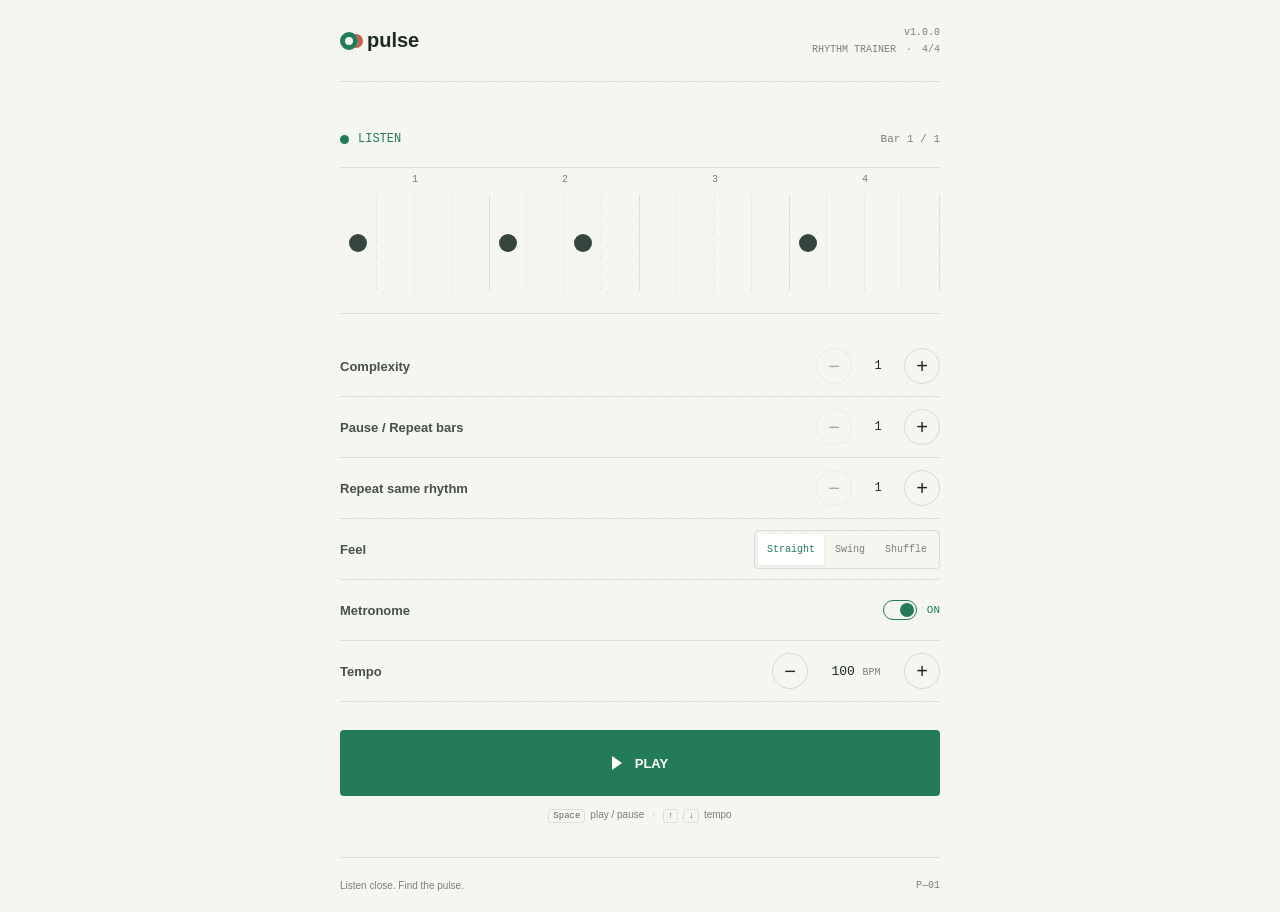
==== index.html @ 0a09c91c "Add files via upload" ====
<!doctype html>
<html lang="en">
<head>
  <meta charset="utf-8">
  <meta name="viewport" content="width=device-width, initial-scale=1">
  <meta name="theme-color" content="#f5f6ef">
  <title>Pulse | Rhythm Trainer</title>
  <link rel="stylesheet" href="style.css">
  <script src="script.js" defer></script>
</head>
<body>
  <main class="app-shell">
    <header class="topline">
      <a class="wordmark" href="#" aria-label="Pulse Rhythm Trainer home"><span class="brand-mark" aria-hidden="true"></span>pulse</a>
      <div class="header-details">
        <span class="app-version" aria-label="Version 1.0.0">v1.0.0</span>
        <span class="meter-label">RHYTHM TRAINER <span>·</span> 4/4</span>
      </div>
    </header>

    <section class="practice" aria-label="Rhythm practice">
      <div class="phase-row">
        <div class="phase-indicator listen-phase" id="phase-indicator" aria-live="polite">
          <span class="phase-dot" aria-hidden="true"></span>
          <span class="phase-name" id="phase-name">LISTEN</span>
        </div>
        <span class="bar-position" id="bar-position">Bar 1 / 1</span>
      </div>

      <div class="timeline-wrap" id="timeline-wrap" aria-label="Rhythm timeline">
        <div class="grid-labels" id="grid-labels" aria-hidden="true"></div>
        <div class="timeline" id="timeline" role="img" aria-label="Generated rhythm"></div>
      </div>

      <div class="settings" aria-label="Practice settings">
        <div class="setting-row">
          <span class="setting-label">Complexity</span>
          <div class="stepper" role="group" aria-label="Complexity">
            <button type="button" data-control="complexity" data-delta="-1" aria-label="Decrease complexity">−</button>
            <output id="complexity-value" for="complexity-minus complexity-plus">1</output>
            <button type="button" data-control="complexity" data-delta="1" aria-label="Increase complexity">+</button>
          </div>
        </div>
        <div class="setting-row">
          <span class="setting-label">Pause / Repeat bars</span>
          <div class="stepper" role="group" aria-label="Pause / Repeat bars">
            <button type="button" data-control="pauseBars" data-delta="-1" aria-label="Decrease repeat bars">−</button>
            <output id="pause-bars-value">1</output>
            <button type="button" data-control="pauseBars" data-delta="1" aria-label="Increase repeat bars">+</button>
          </div>
        </div>
        <div class="setting-row">
          <span class="setting-label">Repeat same rhythm</span>
          <div class="stepper" role="group" aria-label="Repeat same rhythm">
            <button type="button" data-control="repeatCount" data-delta="-1" aria-label="Decrease rhythm repeats">−</button>
            <output id="repeat-count-value">1</output>
            <button type="button" data-control="repeatCount" data-delta="1" aria-label="Increase rhythm repeats">+</button>
          </div>
        </div>
        <div class="setting-row">
          <span class="setting-label">Feel</span>
          <div class="feel-control" role="group" aria-label="Rhythm feel">
            <button type="button" data-feel="straight" aria-pressed="true">Straight</button>
            <button type="button" data-feel="swing" aria-pressed="false">Swing</button>
            <button type="button" data-feel="shuffle" aria-pressed="false">Shuffle</button>
          </div>
        </div>
        <div class="setting-row">
          <span class="setting-label">Metronome</span>
          <button class="toggle" id="metronome-toggle" type="button" aria-pressed="true"><span class="toggle-track" aria-hidden="true"><span></span></span><span id="metronome-value">ON</span></button>
        </div>
        <div class="setting-row tempo-row">
          <span class="setting-label">Tempo</span>
          <div class="stepper tempo-stepper" role="group" aria-label="Tempo">
            <button type="button" data-control="tempo" data-delta="-5" aria-label="Decrease tempo by 5 BPM">−</button>
            <output id="tempo-value">100 <small>BPM</small></output>
            <button type="button" data-control="tempo" data-delta="5" aria-label="Increase tempo by 5 BPM">+</button>
          </div>
        </div>
      </div>

      <button class="play-button" id="play-button" type="button" aria-label="Start rhythm training">
        <span class="play-icon" aria-hidden="true"></span>
        <span id="play-label">PLAY</span>
      </button>
      <p class="keyboard-hint"><kbd>Space</kbd> play / pause <span>·</span> <kbd>↑</kbd><kbd>↓</kbd> tempo</p>
    </section>
    <footer><span>Listen close. Find the pulse.</span><span class="footer-mark">P—01</span></footer>
  </main>
</body>
</html>
---- style.css ----
:root {
  color-scheme: light;
  --paper: #f5f6ef;
  --ink: #1d2925;
  --muted: #78817a;
  --line: #dce1d8;
  --green: #237b57;
  --green-soft: #e2eee5;
  --coral: #c85f48;
  --coral-soft: #f6e5df;
  --mono: 'SFMono-Regular', Consolas, 'Liberation Mono', monospace;
  --sans: 'Avenir Next', Avenir, 'Trebuchet MS', sans-serif;
}

* { box-sizing: border-box; }

html { min-width: 320px; background: var(--paper); }

body {
  min-height: 100vh;
  margin: 0;
  color: var(--ink);
  font-family: var(--sans);
  background-color: var(--paper);
  background-image: radial-gradient(#d7ddd2 0.7px, transparent 0.7px);
  background-size: 15px 15px;
  -webkit-tap-highlight-color: transparent;
  user-select: none;
  -webkit-user-select: none;
}

button { color: inherit; font: inherit; }
button:focus-visible, a:focus-visible { outline: 3px solid #438e6e; outline-offset: 3px; }

.app-shell {
  display: flex;
  flex-direction: column;
  width: min(100% - 48px, 600px);
  min-height: 100vh;
  margin: 0 auto;
}

.topline, footer {
  display: flex;
  align-items: center;
  justify-content: space-between;
}

.topline { height: 82px; border-bottom: 1px solid var(--line); }

.wordmark {
  display: inline-flex;
  gap: 9px;
  align-items: center;
  color: var(--ink);
  font-size: 20px;
  font-weight: 800;
  letter-spacing: 0;
  text-decoration: none;
}

.brand-mark {
  width: 18px;
  height: 18px;
  border: 5px solid var(--green);
  border-radius: 50%;
  box-shadow: 7px 0 0 -2px var(--coral);
}

.header-details { display: grid; gap: 6px; justify-items: end; }
.app-version { color: var(--muted); font: 10px var(--mono); }

.meter-label, .footer-mark {
  color: var(--muted);
  font: 10px var(--mono);
  letter-spacing: 0;
}

.meter-label span { padding: 0 4px; color: var(--coral); }

.practice { flex: 1; padding: 50px 0 34px; }

.phase-row { display: flex; align-items: center; justify-content: space-between; margin-bottom: 21px; }

.phase-indicator { display: inline-flex; gap: 9px; align-items: center; color: var(--green); }
.phase-indicator.your-turn { color: var(--coral); }
.phase-dot { width: 9px; height: 9px; border-radius: 50%; background: currentColor; }
.phase-name { font: 500 12px var(--mono); letter-spacing: 0; }
.bar-position { color: var(--muted); font: 11px var(--mono); }

.timeline-wrap {
  position: relative;
  padding-top: 27px;
  padding-bottom: 22px;
  border-top: 1px solid var(--line);
  border-bottom: 1px solid var(--line);
}

.grid-labels {
  position: absolute;
  inset: 6px 0 auto;
  display: grid;
  height: 13px;
  grid-template-columns: repeat(var(--step-count, 4), minmax(0, 1fr));
  color: #748078;
  font: 10px var(--mono);
  text-align: center;
}

.timeline { position: relative; display: grid; min-height: 96px; grid-template-columns: repeat(4, minmax(0, 1fr)); }
.beat-group { display: grid; grid-template-columns: repeat(4, minmax(0, 1fr)); border-right: 1px solid var(--line); }
.beat-group:last-child { border-right: 0; }
.subdivision {
  position: relative;
  display: grid;
  min-width: 0;
  place-items: center;
  border-right: 1px dotted #e1e4dc;
}
.subdivision:last-child { border-right: 0; }
.note-marker {
  display: none;
  z-index: 1;
  width: 18px;
  height: 18px;
  border-radius: 50%;
  background: #35443c;
}
.subdivision.is-hit .note-marker { display: block; }
.subdivision.is-sounding .note-marker {
  width: 26px;
  height: 26px;
  background: var(--green);
  box-shadow: 0 0 0 5px var(--green-soft), 0 0 15px #237b5740;
}
.playhead {
  position: absolute;
  z-index: 2;
  top: -5px;
  bottom: -7px;
  left: 0;
  width: 2px;
  background: var(--green);
  opacity: 0;
  pointer-events: none;
}
.your-turn-mode .playhead { background: var(--coral); }

.settings { padding-top: 22px; }
.setting-row {
  display: flex;
  min-height: 61px;
  align-items: center;
  justify-content: space-between;
  border-bottom: 1px solid var(--line);
}
.setting-label { color: #45514a; font-size: 13px; font-weight: 600; }

.stepper { display: flex; align-items: center; gap: 13px; }
.stepper button {
  display: grid;
  width: 36px;
  height: 36px;
  padding: 0;
  place-items: center;
  border: 1px solid #d5dbd2;
  border-radius: 50%;
  background: transparent;
  cursor: pointer;
  font-size: 20px;
  line-height: 1;
  transition: background 120ms ease, border-color 120ms ease, transform 120ms ease;
  touch-action: manipulation;
}
.stepper button:hover:not(:disabled) { border-color: var(--green); background: white; }
.stepper button:active:not(:disabled) { transform: scale(.93); }
.stepper button:disabled { opacity: .35; cursor: default; }
.stepper output { min-width: 26px; color: var(--ink); text-align: center; font: 12px var(--mono); }
.tempo-stepper { gap: 11px; }
.tempo-stepper output { min-width: 74px; font-size: 13px; }
.tempo-stepper small { color: var(--muted); font: 10px var(--mono); }

.feel-control {
  display: inline-flex;
  gap: 2px;
  padding: 3px;
  border: 1px solid #d5dbd2;
  border-radius: 4px;
}
.feel-control button {
  min-height: 31px;
  padding: 0 9px;
  border: 0;
  border-radius: 2px;
  background: transparent;
  color: var(--muted);
  cursor: pointer;
  font: 10px var(--mono);
  touch-action: manipulation;
}
.feel-control button[aria-pressed="true"] { background: white; color: var(--green); box-shadow: 0 1px 3px #1d29251a; }

.toggle {
  display: inline-flex;
  gap: 10px;
  min-width: 78px;
  align-items: center;
  justify-content: flex-end;
  padding: 8px 0 8px 8px;
  border: 0;
  background: transparent;
  color: var(--green);
  cursor: pointer;
  font: 11px var(--mono);
  touch-action: manipulation;
}
.toggle[aria-pressed="false"] { color: var(--muted); }
.toggle-track { display: flex; width: 34px; height: 20px; align-items: center; padding: 2px; border: 1px solid currentColor; border-radius: 12px; }
.toggle-track span { width: 14px; height: 14px; border-radius: 50%; background: currentColor; transition: transform 150ms ease; }
.toggle[aria-pressed="true"] .toggle-track span { transform: translateX(14px); }

.play-button {
  display: flex;
  width: 100%;
  min-height: 66px;
  gap: 13px;
  align-items: center;
  justify-content: center;
  margin-top: 28px;
  border: 0;
  border-radius: 4px;
  background: var(--green);
  color: white;
  cursor: pointer;
  font-size: 13px;
  font-weight: 800;
  letter-spacing: 0;
  transition: background 150ms ease, transform 120ms ease;
  touch-action: manipulation;
}
.play-button:hover { background: #1c6849; }
.play-button:active { transform: scale(.99); }
.play-icon { width: 0; height: 0; border-top: 7px solid transparent; border-bottom: 7px solid transparent; border-left: 10px solid white; }
.play-button.is-playing { background: #263b32; }
.play-button.is-playing .play-icon { width: 10px; height: 14px; border: 0; border-right: 3px solid white; border-left: 3px solid white; }

.keyboard-hint { display: flex; justify-content: center; gap: 5px; margin: 13px 0 0; color: var(--muted); font-size: 10px; }
.keyboard-hint > span { padding: 0 3px; color: #b0b6ad; }
kbd { padding: 1px 4px; border: 1px solid var(--line); border-radius: 3px; color: #59645d; font: 9px var(--mono); }

footer { min-height: 55px; border-top: 1px solid var(--line); color: var(--muted); font-size: 10px; }

@media (max-width: 520px) {
  .app-shell { width: min(100% - 36px, 440px); }
  .topline { height: 68px; }
  .practice { padding-top: 35px; }
  .setting-row { min-height: 59px; }
  .stepper { gap: 10px; }
  .stepper button { width: 40px; height: 40px; }
  .setting-label { font-size: 12px; }
  .feel-control button { padding: 0 7px; font-size: 9px; }
  .play-button { min-height: 70px; margin-top: 25px; }
}

@media (prefers-reduced-motion: reduce) {
  *, *::before, *::after { scroll-behavior: auto !important; transition-duration: .01ms !important; }
}
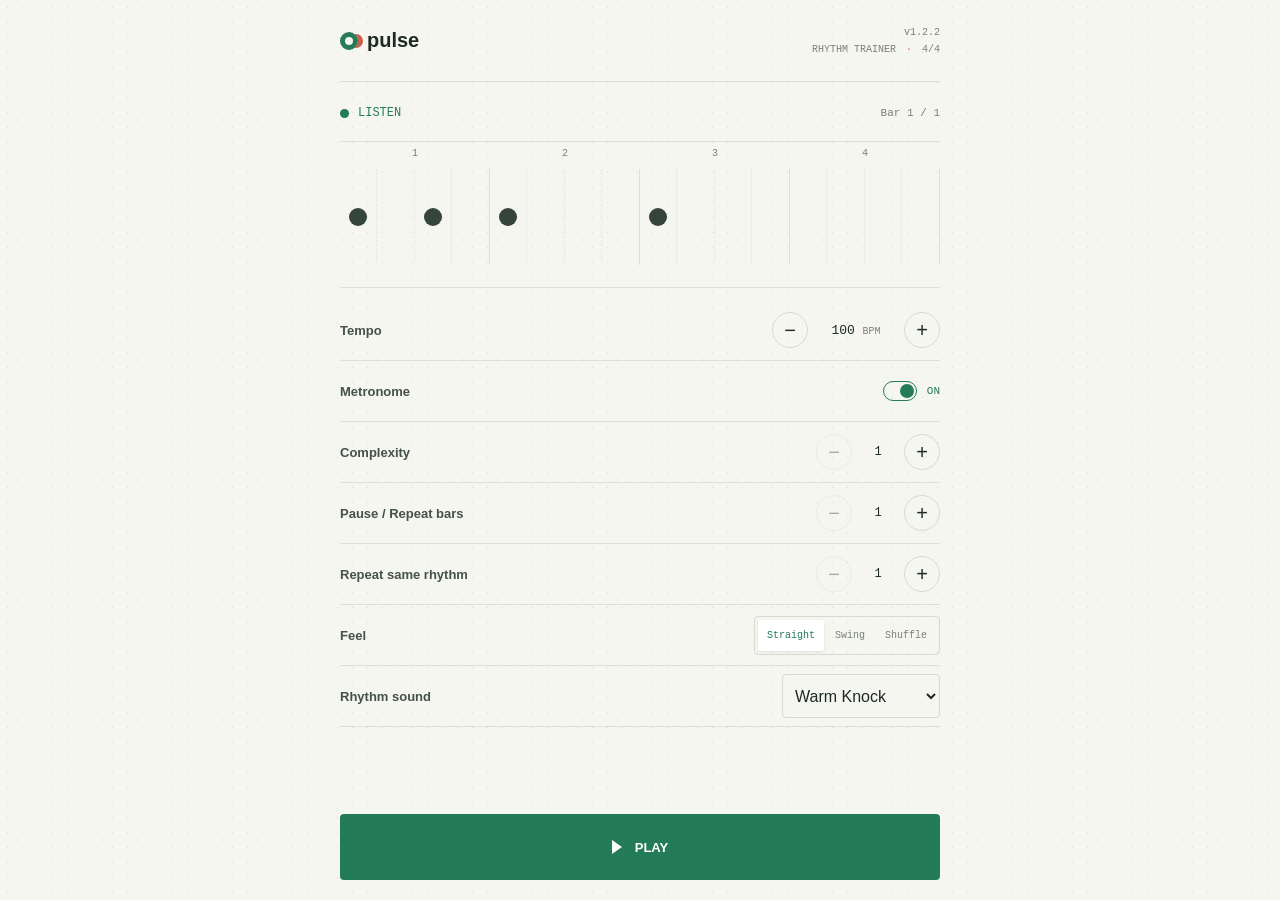
==== commit 93e485e3: "Add files via upload" ====
--- a/index.html
+++ b/index.html
@@ -2,7 +2,7 @@
 <html lang="en">
 <head>
   <meta charset="utf-8">
-  <meta name="viewport" content="width=device-width, initial-scale=1">
+  <meta name="viewport" content="width=device-width, initial-scale=1, viewport-fit=cover">
   <meta name="theme-color" content="#f5f6ef">
   <title>Pulse | Rhythm Trainer</title>
   <link rel="stylesheet" href="style.css">
@@ -13,7 +13,7 @@
     <header class="topline">
       <a class="wordmark" href="#" aria-label="Pulse Rhythm Trainer home"><span class="brand-mark" aria-hidden="true"></span>pulse</a>
       <div class="header-details">
-        <span class="app-version" aria-label="Version 1.0.0">v1.0.0</span>
+        <span class="app-version" aria-label="Version 1.2.2">v1.2.2</span>
         <span class="meter-label">RHYTHM TRAINER <span>·</span> 4/4</span>
       </div>
     </header>
@@ -33,6 +33,18 @@
       </div>
 
       <div class="settings" aria-label="Practice settings">
+        <div class="setting-row tempo-row">
+          <span class="setting-label">Tempo</span>
+          <div class="stepper tempo-stepper" role="group" aria-label="Tempo">
+            <button type="button" data-control="tempo" data-delta="-5" aria-label="Decrease tempo by 5 BPM">−</button>
+            <output id="tempo-value">100 <small>BPM</small></output>
+            <button type="button" data-control="tempo" data-delta="5" aria-label="Increase tempo by 5 BPM">+</button>
+          </div>
+        </div>
+        <div class="setting-row">
+          <span class="setting-label">Metronome</span>
+          <button class="toggle" id="metronome-toggle" type="button" aria-pressed="true"><span class="toggle-track" aria-hidden="true"><span></span></span><span id="metronome-value">ON</span></button>
+        </div>
         <div class="setting-row">
           <span class="setting-label">Complexity</span>
           <div class="stepper" role="group" aria-label="Complexity">
@@ -66,16 +78,13 @@
           </div>
         </div>
         <div class="setting-row">
-          <span class="setting-label">Metronome</span>
-          <button class="toggle" id="metronome-toggle" type="button" aria-pressed="true"><span class="toggle-track" aria-hidden="true"><span></span></span><span id="metronome-value">ON</span></button>
-        </div>
-        <div class="setting-row tempo-row">
-          <span class="setting-label">Tempo</span>
-          <div class="stepper tempo-stepper" role="group" aria-label="Tempo">
-            <button type="button" data-control="tempo" data-delta="-5" aria-label="Decrease tempo by 5 BPM">−</button>
-            <output id="tempo-value">100 <small>BPM</small></output>
-            <button type="button" data-control="tempo" data-delta="5" aria-label="Increase tempo by 5 BPM">+</button>
-          </div>
+          <label class="setting-label" for="rhythm-sound">Rhythm sound</label>
+          <select class="sound-select" id="rhythm-sound">
+            <option value="warm-knock">Warm Knock</option>
+            <option value="low-pulse">Low Pulse</option>
+            <option value="soft-tone">Soft Tone</option>
+            <option value="original-click">Original Click</option>
+          </select>
         </div>
       </div>
 
@@ -83,9 +92,7 @@
         <span class="play-icon" aria-hidden="true"></span>
         <span id="play-label">PLAY</span>
       </button>
-      <p class="keyboard-hint"><kbd>Space</kbd> play / pause <span>·</span> <kbd>↑</kbd><kbd>↓</kbd> tempo</p>
     </section>
-    <footer><span>Listen close. Find the pulse.</span><span class="footer-mark">P—01</span></footer>
   </main>
 </body>
 </html>
--- a/style.css
+++ b/style.css
@@ -17,7 +17,9 @@
 html { min-width: 320px; background: var(--paper); }
 
 body {
-  min-height: 100vh;
+  height: 100vh;
+  height: 100dvh;
+  overflow: hidden;
   margin: 0;
   color: var(--ink);
   font-family: var(--sans);
@@ -36,7 +38,10 @@
   display: flex;
   flex-direction: column;
   width: min(100% - 48px, 600px);
-  min-height: 100vh;
+  height: 100%;
+  min-height: 0;
+  padding-top: env(safe-area-inset-top, 0px);
+  padding-bottom: env(safe-area-inset-bottom, 0px);
   margin: 0 auto;
 }
 
@@ -46,7 +51,7 @@
   justify-content: space-between;
 }
 
-.topline { height: 82px; border-bottom: 1px solid var(--line); }
+.topline { flex-shrink: 0; height: 82px; border-bottom: 1px solid var(--line); }
 
 .wordmark {
   display: inline-flex;
@@ -78,9 +83,9 @@
 
 .meter-label span { padding: 0 4px; color: var(--coral); }
 
-.practice { flex: 1; padding: 50px 0 34px; }
-
-.phase-row { display: flex; align-items: center; justify-content: space-between; margin-bottom: 21px; }
+.practice { display: flex; flex-direction: column; flex: 1; min-height: 0; padding: 24px 0 20px; }
+
+.phase-row { display: flex; flex-shrink: 0; gap: 12px; align-items: center; justify-content: space-between; margin-bottom: 21px; }
 
 .phase-indicator { display: inline-flex; gap: 9px; align-items: center; color: var(--green); }
 .phase-indicator.your-turn { color: var(--coral); }
@@ -90,6 +95,7 @@
 
 .timeline-wrap {
   position: relative;
+  flex-shrink: 0;
   padding-top: 27px;
   padding-bottom: 22px;
   border-top: 1px solid var(--line);
@@ -146,7 +152,7 @@
 }
 .your-turn-mode .playhead { background: var(--coral); }
 
-.settings { padding-top: 22px; }
+.settings { flex: 1; min-height: 0; overflow-y: auto; overscroll-behavior-y: contain; padding: 12px 4px 0; margin: 0 -4px; }
 .setting-row {
   display: flex;
   min-height: 61px;
@@ -155,6 +161,20 @@
   border-bottom: 1px solid var(--line);
 }
 .setting-label { color: #45514a; font-size: 13px; font-weight: 600; }
+
+.sound-select {
+  width: 158px;
+  max-width: 55%;
+  min-height: 44px;
+  padding: 8px;
+  border: 1px solid #d5dbd2;
+  border-radius: 4px;
+  background: var(--paper);
+  color: var(--ink);
+  font: 16px var(--sans);
+  touch-action: manipulation;
+}
+.sound-select:focus-visible { outline: 3px solid #438e6e; outline-offset: 3px; }
 
 .stepper { display: flex; align-items: center; gap: 13px; }
 .stepper button {
@@ -221,6 +241,7 @@
 
 .play-button {
   display: flex;
+  flex-shrink: 0;
   width: 100%;
   min-height: 66px;
   gap: 13px;
@@ -244,16 +265,16 @@
 .play-button.is-playing { background: #263b32; }
 .play-button.is-playing .play-icon { width: 10px; height: 14px; border: 0; border-right: 3px solid white; border-left: 3px solid white; }
 
-.keyboard-hint { display: flex; justify-content: center; gap: 5px; margin: 13px 0 0; color: var(--muted); font-size: 10px; }
+.keyboard-hint { display: flex; flex-shrink: 0; flex-wrap: wrap; justify-content: center; gap: 5px; margin: 13px 0 0; color: var(--muted); font-size: 10px; }
 .keyboard-hint > span { padding: 0 3px; color: #b0b6ad; }
 kbd { padding: 1px 4px; border: 1px solid var(--line); border-radius: 3px; color: #59645d; font: 9px var(--mono); }
 
-footer { min-height: 55px; border-top: 1px solid var(--line); color: var(--muted); font-size: 10px; }
+footer { flex-shrink: 0; min-height: 40px; border-top: 1px solid var(--line); color: var(--muted); font-size: 10px; }
 
 @media (max-width: 520px) {
   .app-shell { width: min(100% - 36px, 440px); }
   .topline { height: 68px; }
-  .practice { padding-top: 35px; }
+  .practice { padding-top: 20px; }
   .setting-row { min-height: 59px; }
   .stepper { gap: 10px; }
   .stepper button { width: 40px; height: 40px; }
@@ -262,6 +283,16 @@
   .play-button { min-height: 70px; margin-top: 25px; }
 }
 
+@media (max-height: 600px) {
+  .topline { height: 48px; }
+  .practice { padding: 8px 0; }
+  .phase-row { margin-bottom: 12px; }
+  .timeline { min-height: 64px; }
+  .timeline-wrap { padding-bottom: 12px; }
+  .play-button { min-height: 52px; margin-top: 12px; }
+  .practice > .keyboard-hint:not(#audio-status), footer { display: none; }
+}
+
 @media (prefers-reduced-motion: reduce) {
   *, *::before, *::after { scroll-behavior: auto !important; transition-duration: .01ms !important; }
 }
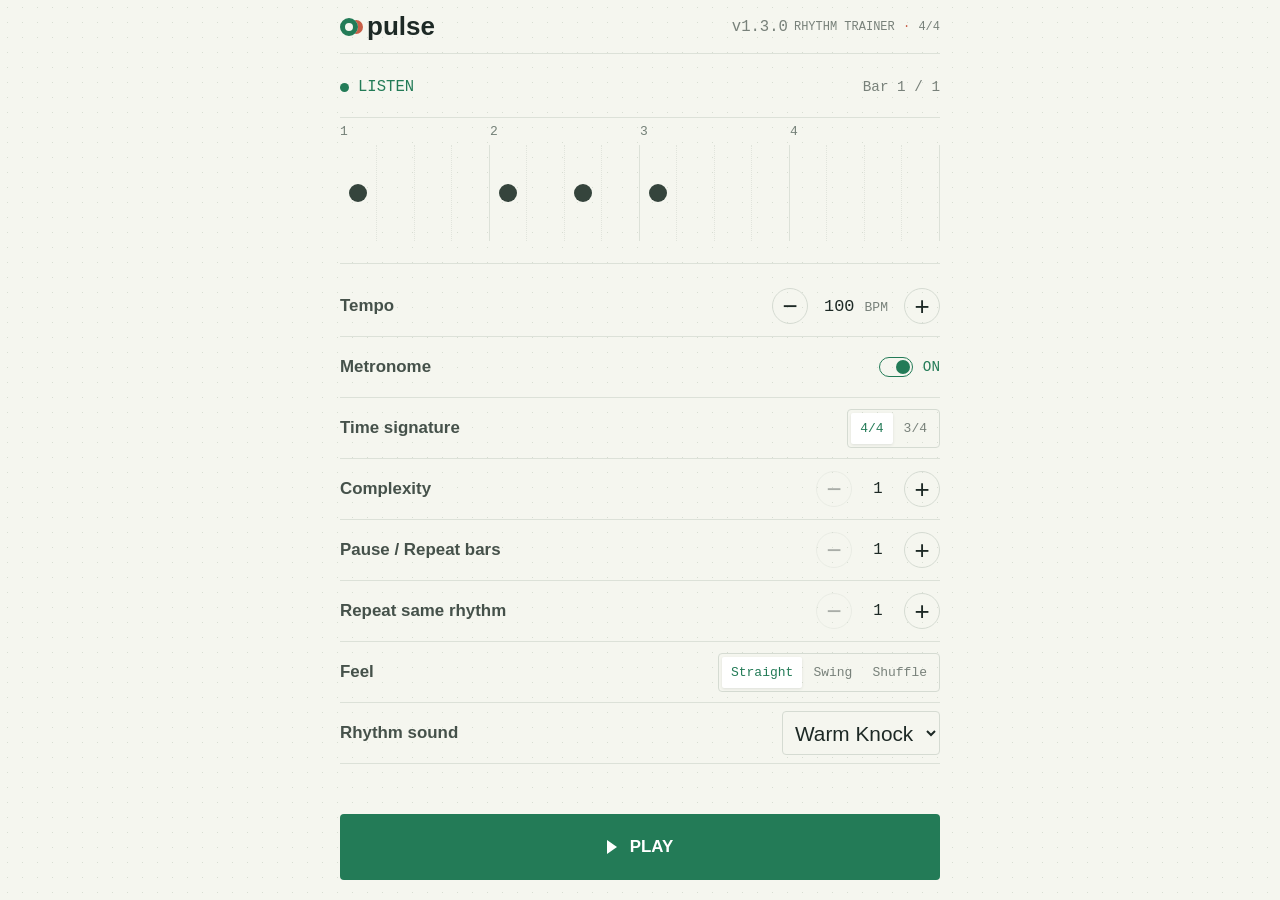
==== commit e07ab4c5: "Add files via upload" ====
--- a/index.html
+++ b/index.html
@@ -13,8 +13,8 @@
     <header class="topline">
       <a class="wordmark" href="#" aria-label="Pulse Rhythm Trainer home"><span class="brand-mark" aria-hidden="true"></span>pulse</a>
       <div class="header-details">
-        <span class="app-version" aria-label="Version 1.2.2">v1.2.2</span>
-        <span class="meter-label">RHYTHM TRAINER <span>·</span> 4/4</span>
+        <span class="app-version" aria-label="Version 1.3.0">v1.3.0</span>
+        <span class="meter-label">RHYTHM TRAINER <span>·</span> <output id="meter-value">4/4</output></span>
       </div>
     </header>
 
@@ -44,6 +44,13 @@
         <div class="setting-row">
           <span class="setting-label">Metronome</span>
           <button class="toggle" id="metronome-toggle" type="button" aria-pressed="true"><span class="toggle-track" aria-hidden="true"><span></span></span><span id="metronome-value">ON</span></button>
+        </div>
+        <div class="setting-row">
+          <span class="setting-label">Time signature</span>
+          <div class="feel-control" role="group" aria-label="Time signature">
+            <button type="button" data-meter="4" aria-pressed="true">4/4</button>
+            <button type="button" data-meter="3" aria-pressed="false">3/4</button>
+          </div>
         </div>
         <div class="setting-row">
           <span class="setting-label">Complexity</span>
--- a/style.css
+++ b/style.css
@@ -23,6 +23,7 @@
   margin: 0;
   color: var(--ink);
   font-family: var(--sans);
+  font-size: 20.8px;
   background-color: var(--paper);
   background-image: radial-gradient(#d7ddd2 0.7px, transparent 0.7px);
   background-size: 15px 15px;
@@ -51,14 +52,14 @@
   justify-content: space-between;
 }
 
-.topline { flex-shrink: 0; height: 82px; border-bottom: 1px solid var(--line); }
+.topline { flex-shrink: 0; gap: 8px; height: 54px; border-bottom: 1px solid var(--line); }
 
 .wordmark {
   display: inline-flex;
   gap: 9px;
   align-items: center;
   color: var(--ink);
-  font-size: 20px;
+  font-size: 26px;
   font-weight: 800;
   letter-spacing: 0;
   text-decoration: none;
@@ -72,26 +73,27 @@
   box-shadow: 7px 0 0 -2px var(--coral);
 }
 
-.header-details { display: grid; gap: 6px; justify-items: end; }
-.app-version { color: var(--muted); font: 10px var(--mono); }
+.header-details { display: flex; flex-wrap: wrap; gap: 0 6px; min-width: 0; align-items: center; justify-content: flex-end; white-space: nowrap; }
+.app-version { color: var(--muted); font: 15.6px var(--mono); }
 
 .meter-label, .footer-mark {
   color: var(--muted);
-  font: 10px var(--mono);
+  font: 15.6px var(--mono);
   letter-spacing: 0;
 }
 
-.meter-label span { padding: 0 4px; color: var(--coral); }
+.meter-label { font-size: 12px; }
+.meter-label span { padding: 0 1px; color: var(--coral); }
 
 .practice { display: flex; flex-direction: column; flex: 1; min-height: 0; padding: 24px 0 20px; }
 
-.phase-row { display: flex; flex-shrink: 0; gap: 12px; align-items: center; justify-content: space-between; margin-bottom: 21px; }
+.phase-row { display: flex; flex-shrink: 0; flex-wrap: wrap; gap: 4px 12px; align-items: center; justify-content: space-between; margin-bottom: 21px; }
 
 .phase-indicator { display: inline-flex; gap: 9px; align-items: center; color: var(--green); }
 .phase-indicator.your-turn { color: var(--coral); }
 .phase-dot { width: 9px; height: 9px; border-radius: 50%; background: currentColor; }
-.phase-name { font: 500 12px var(--mono); letter-spacing: 0; }
-.bar-position { color: var(--muted); font: 11px var(--mono); }
+.phase-name { font: 500 15.6px var(--mono); letter-spacing: 0; }
+.bar-position { color: var(--muted); font: 14.3px var(--mono); }
 
 .timeline-wrap {
   position: relative;
@@ -106,14 +108,14 @@
   position: absolute;
   inset: 6px 0 auto;
   display: grid;
-  height: 13px;
+  height: 17px;
   grid-template-columns: repeat(var(--step-count, 4), minmax(0, 1fr));
   color: #748078;
-  font: 10px var(--mono);
-  text-align: center;
-}
-
-.timeline { position: relative; display: grid; min-height: 96px; grid-template-columns: repeat(4, minmax(0, 1fr)); }
+  font: 13px var(--mono);
+  text-align: left;
+}
+
+.timeline { position: relative; display: grid; min-height: 96px; grid-template-columns: repeat(var(--beats-per-bar, 4), minmax(0, 1fr)); }
 .beat-group { display: grid; grid-template-columns: repeat(4, minmax(0, 1fr)); border-right: 1px solid var(--line); }
 .beat-group:last-child { border-right: 0; }
 .subdivision {
@@ -155,12 +157,14 @@
 .settings { flex: 1; min-height: 0; overflow-y: auto; overscroll-behavior-y: contain; padding: 12px 4px 0; margin: 0 -4px; }
 .setting-row {
   display: flex;
+  gap: 12px;
   min-height: 61px;
+  padding: 8px 0;
   align-items: center;
   justify-content: space-between;
   border-bottom: 1px solid var(--line);
 }
-.setting-label { color: #45514a; font-size: 13px; font-weight: 600; }
+.setting-label { min-width: 0; color: #45514a; font-size: 16.9px; font-weight: 600; }
 
 .sound-select {
   width: 158px;
@@ -171,12 +175,12 @@
   border-radius: 4px;
   background: var(--paper);
   color: var(--ink);
-  font: 16px var(--sans);
+  font: 20.8px var(--sans);
   touch-action: manipulation;
 }
 .sound-select:focus-visible { outline: 3px solid #438e6e; outline-offset: 3px; }
 
-.stepper { display: flex; align-items: center; gap: 13px; }
+.stepper { display: flex; flex-shrink: 0; align-items: center; gap: 13px; }
 .stepper button {
   display: grid;
   width: 36px;
@@ -187,7 +191,7 @@
   border-radius: 50%;
   background: transparent;
   cursor: pointer;
-  font-size: 20px;
+  font-size: 26px;
   line-height: 1;
   transition: background 120ms ease, border-color 120ms ease, transform 120ms ease;
   touch-action: manipulation;
@@ -195,13 +199,14 @@
 .stepper button:hover:not(:disabled) { border-color: var(--green); background: white; }
 .stepper button:active:not(:disabled) { transform: scale(.93); }
 .stepper button:disabled { opacity: .35; cursor: default; }
-.stepper output { min-width: 26px; color: var(--ink); text-align: center; font: 12px var(--mono); }
+.stepper output { min-width: 26px; color: var(--ink); text-align: center; font: 15.6px var(--mono); }
 .tempo-stepper { gap: 11px; }
-.tempo-stepper output { min-width: 74px; font-size: 13px; }
-.tempo-stepper small { color: var(--muted); font: 10px var(--mono); }
+.tempo-stepper output { min-width: 74px; font-size: 16.9px; }
+.tempo-stepper small { color: var(--muted); font: 13px var(--mono); }
 
 .feel-control {
   display: inline-flex;
+  flex-shrink: 0;
   gap: 2px;
   padding: 3px;
   border: 1px solid #d5dbd2;
@@ -215,7 +220,7 @@
   background: transparent;
   color: var(--muted);
   cursor: pointer;
-  font: 10px var(--mono);
+  font: 13px var(--mono);
   touch-action: manipulation;
 }
 .feel-control button[aria-pressed="true"] { background: white; color: var(--green); box-shadow: 0 1px 3px #1d29251a; }
@@ -231,7 +236,7 @@
   background: transparent;
   color: var(--green);
   cursor: pointer;
-  font: 11px var(--mono);
+  font: 14.3px var(--mono);
   touch-action: manipulation;
 }
 .toggle[aria-pressed="false"] { color: var(--muted); }
@@ -253,7 +258,7 @@
   background: var(--green);
   color: white;
   cursor: pointer;
-  font-size: 13px;
+  font-size: 16.9px;
   font-weight: 800;
   letter-spacing: 0;
   transition: background 150ms ease, transform 120ms ease;
@@ -265,26 +270,26 @@
 .play-button.is-playing { background: #263b32; }
 .play-button.is-playing .play-icon { width: 10px; height: 14px; border: 0; border-right: 3px solid white; border-left: 3px solid white; }
 
-.keyboard-hint { display: flex; flex-shrink: 0; flex-wrap: wrap; justify-content: center; gap: 5px; margin: 13px 0 0; color: var(--muted); font-size: 10px; }
+.keyboard-hint { display: flex; flex-shrink: 0; flex-wrap: wrap; justify-content: center; gap: 5px; margin: 13px 0 0; color: var(--muted); font-size: 13px; }
 .keyboard-hint > span { padding: 0 3px; color: #b0b6ad; }
-kbd { padding: 1px 4px; border: 1px solid var(--line); border-radius: 3px; color: #59645d; font: 9px var(--mono); }
-
-footer { flex-shrink: 0; min-height: 40px; border-top: 1px solid var(--line); color: var(--muted); font-size: 10px; }
+kbd { padding: 1px 4px; border: 1px solid var(--line); border-radius: 3px; color: #59645d; font: 11.7px var(--mono); }
+
+footer { flex-shrink: 0; min-height: 40px; border-top: 1px solid var(--line); color: var(--muted); font-size: 13px; }
 
 @media (max-width: 520px) {
-  .app-shell { width: min(100% - 36px, 440px); }
-  .topline { height: 68px; }
+  .app-shell { width: min(100% - 24px, 440px); }
+  .topline { height: 48px; }
   .practice { padding-top: 20px; }
   .setting-row { min-height: 59px; }
   .stepper { gap: 10px; }
   .stepper button { width: 40px; height: 40px; }
-  .setting-label { font-size: 12px; }
-  .feel-control button { padding: 0 7px; font-size: 9px; }
+  .setting-label { font-size: 15.6px; }
+  .feel-control button { padding: 0 7px; font-size: 11.7px; }
   .play-button { min-height: 70px; margin-top: 25px; }
 }
 
 @media (max-height: 600px) {
-  .topline { height: 48px; }
+  .topline { height: 44px; }
   .practice { padding: 8px 0; }
   .phase-row { margin-bottom: 12px; }
   .timeline { min-height: 64px; }
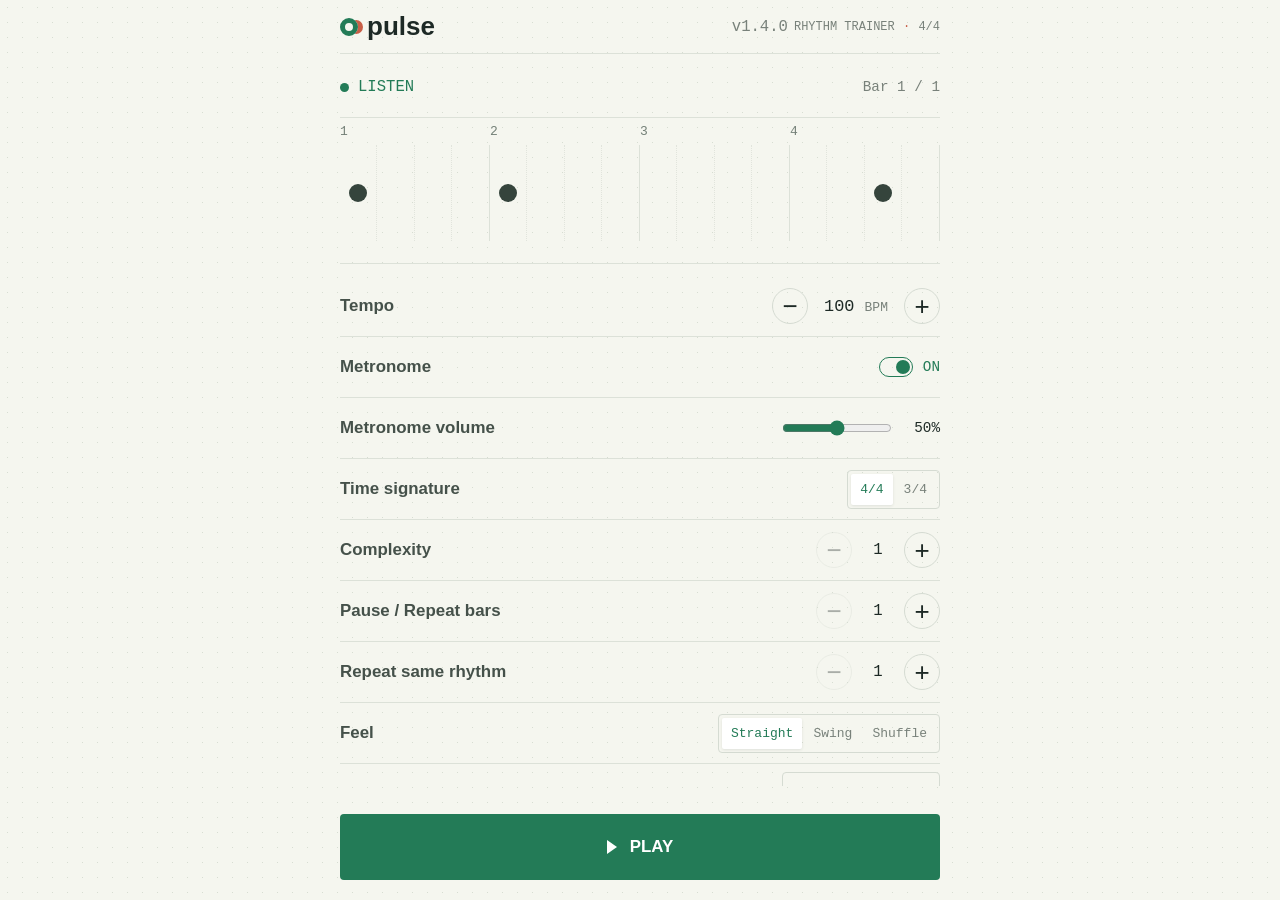
==== commit 25bdde97: "Add files via upload" ====
--- a/index.html
+++ b/index.html
@@ -13,7 +13,7 @@
     <header class="topline">
       <a class="wordmark" href="#" aria-label="Pulse Rhythm Trainer home"><span class="brand-mark" aria-hidden="true"></span>pulse</a>
       <div class="header-details">
-        <span class="app-version" aria-label="Version 1.3.0">v1.3.0</span>
+        <span class="app-version" aria-label="Version 1.4.0">v1.4.0</span>
         <span class="meter-label">RHYTHM TRAINER <span>·</span> <output id="meter-value">4/4</output></span>
       </div>
     </header>
@@ -44,6 +44,13 @@
         <div class="setting-row">
           <span class="setting-label">Metronome</span>
           <button class="toggle" id="metronome-toggle" type="button" aria-pressed="true"><span class="toggle-track" aria-hidden="true"><span></span></span><span id="metronome-value">ON</span></button>
+        </div>
+        <div class="setting-row">
+          <label class="setting-label" for="metronome-volume">Metronome volume</label>
+          <div class="volume-control">
+            <input id="metronome-volume" type="range" min="0" max="100" step="1" value="50" aria-valuetext="50%">
+            <output id="metronome-volume-value" for="metronome-volume">50%</output>
+          </div>
         </div>
         <div class="setting-row">
           <span class="setting-label">Time signature</span>
--- a/style.css
+++ b/style.css
@@ -166,6 +166,11 @@
 }
 .setting-label { min-width: 0; color: #45514a; font-size: 16.9px; font-weight: 600; }
 
+.volume-control { display: flex; flex-shrink: 0; gap: 8px; width: 158px; align-items: center; }
+.volume-control input { width: 100%; min-width: 0; height: 44px; margin: 0; accent-color: var(--green); cursor: pointer; }
+.volume-control input:focus-visible { outline: 3px solid #438e6e; outline-offset: 3px; }
+.volume-control output { flex-shrink: 0; width: 40px; text-align: right; font: 14.3px var(--mono); }
+
 .sound-select {
   width: 158px;
   max-width: 55%;
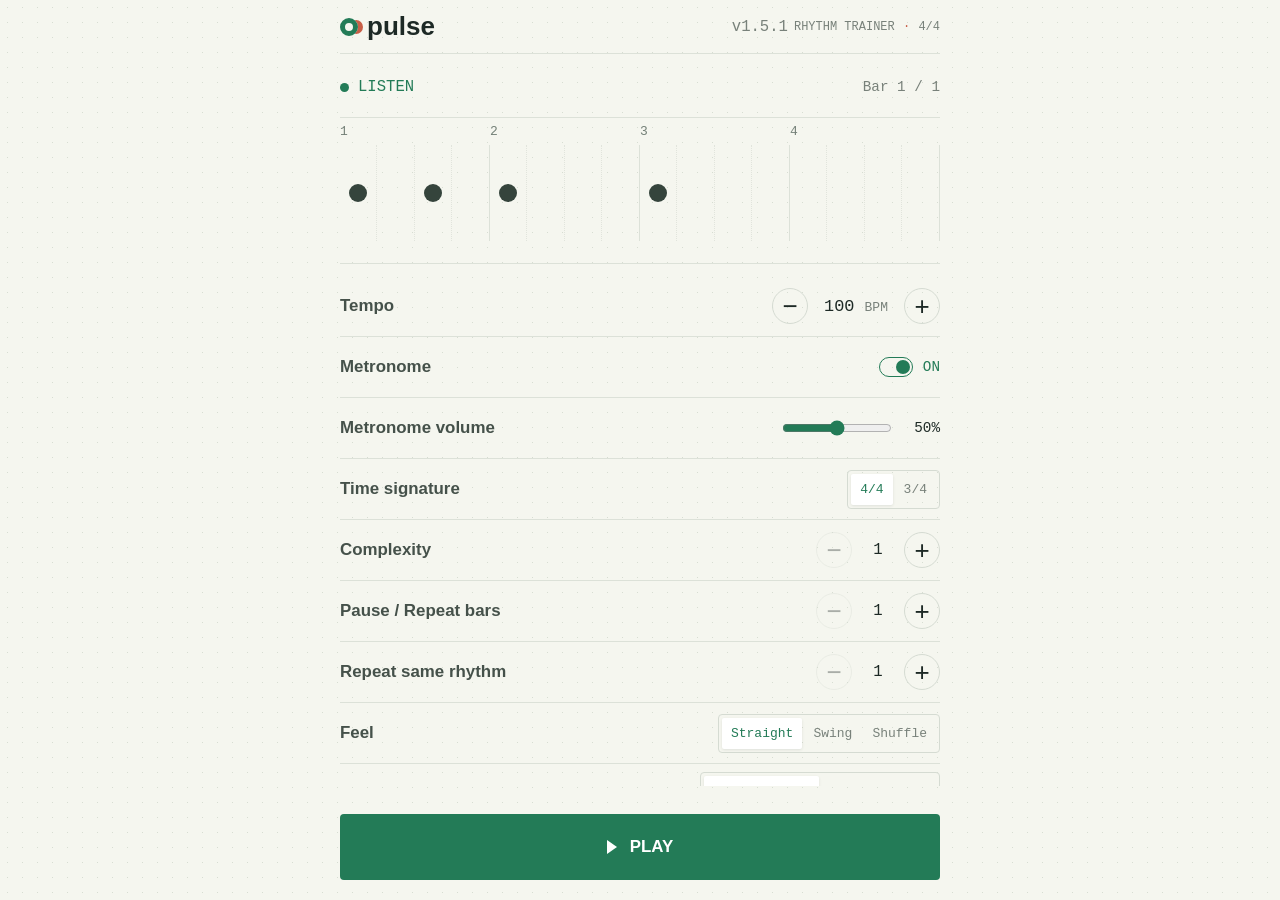
==== commit 837977cf: "Add files via upload" ====
--- a/index.html
+++ b/index.html
@@ -13,7 +13,7 @@
     <header class="topline">
       <a class="wordmark" href="#" aria-label="Pulse Rhythm Trainer home"><span class="brand-mark" aria-hidden="true"></span>pulse</a>
       <div class="header-details">
-        <span class="app-version" aria-label="Version 1.4.0">v1.4.0</span>
+        <span class="app-version" aria-label="Version 1.5.1">v1.5.1</span>
         <span class="meter-label">RHYTHM TRAINER <span>·</span> <output id="meter-value">4/4</output></span>
       </div>
     </header>
@@ -92,13 +92,20 @@
           </div>
         </div>
         <div class="setting-row">
-          <label class="setting-label" for="rhythm-sound">Rhythm sound</label>
-          <select class="sound-select" id="rhythm-sound">
-            <option value="warm-knock">Warm Knock</option>
-            <option value="low-pulse">Low Pulse</option>
-            <option value="soft-tone">Soft Tone</option>
-            <option value="original-click">Original Click</option>
-          </select>
+          <span class="setting-label">Rhythm sound</span>
+          <div class="feel-control sound-control" role="group" aria-label="Rhythm sound">
+            <button type="button" data-sound="warm-knock" aria-pressed="true">Warm Knock</button>
+            <button type="button" data-sound="low-pulse" aria-pressed="false">Low Pulse</button>
+            <button type="button" data-sound="soft-tone" aria-pressed="false">Soft Tone</button>
+            <button type="button" data-sound="original-click" aria-pressed="false">Original Click</button>
+          </div>
+        </div>
+        <div class="setting-row">
+          <span class="setting-label">Note length</span>
+          <div class="feel-control" role="group" aria-label="Note length">
+            <button type="button" data-note-length="short" aria-pressed="true">Short</button>
+            <button type="button" data-note-length="sustained" aria-pressed="false">Sustained</button>
+          </div>
         </div>
       </div>
 
--- a/style.css
+++ b/style.css
@@ -171,20 +171,6 @@
 .volume-control input:focus-visible { outline: 3px solid #438e6e; outline-offset: 3px; }
 .volume-control output { flex-shrink: 0; width: 40px; text-align: right; font: 14.3px var(--mono); }
 
-.sound-select {
-  width: 158px;
-  max-width: 55%;
-  min-height: 44px;
-  padding: 8px;
-  border: 1px solid #d5dbd2;
-  border-radius: 4px;
-  background: var(--paper);
-  color: var(--ink);
-  font: 20.8px var(--sans);
-  touch-action: manipulation;
-}
-.sound-select:focus-visible { outline: 3px solid #438e6e; outline-offset: 3px; }
-
 .stepper { display: flex; flex-shrink: 0; align-items: center; gap: 13px; }
 .stepper button {
   display: grid;
@@ -230,6 +216,9 @@
 }
 .feel-control button[aria-pressed="true"] { background: white; color: var(--green); box-shadow: 0 1px 3px #1d29251a; }
 
+.sound-control { display: grid; width: 240px; max-width: 70%; grid-template-columns: repeat(2, minmax(0, 1fr)); }
+.sound-control button { min-width: 0; min-height: 36px; white-space: normal; }
+
 .toggle {
   display: inline-flex;
   gap: 10px;
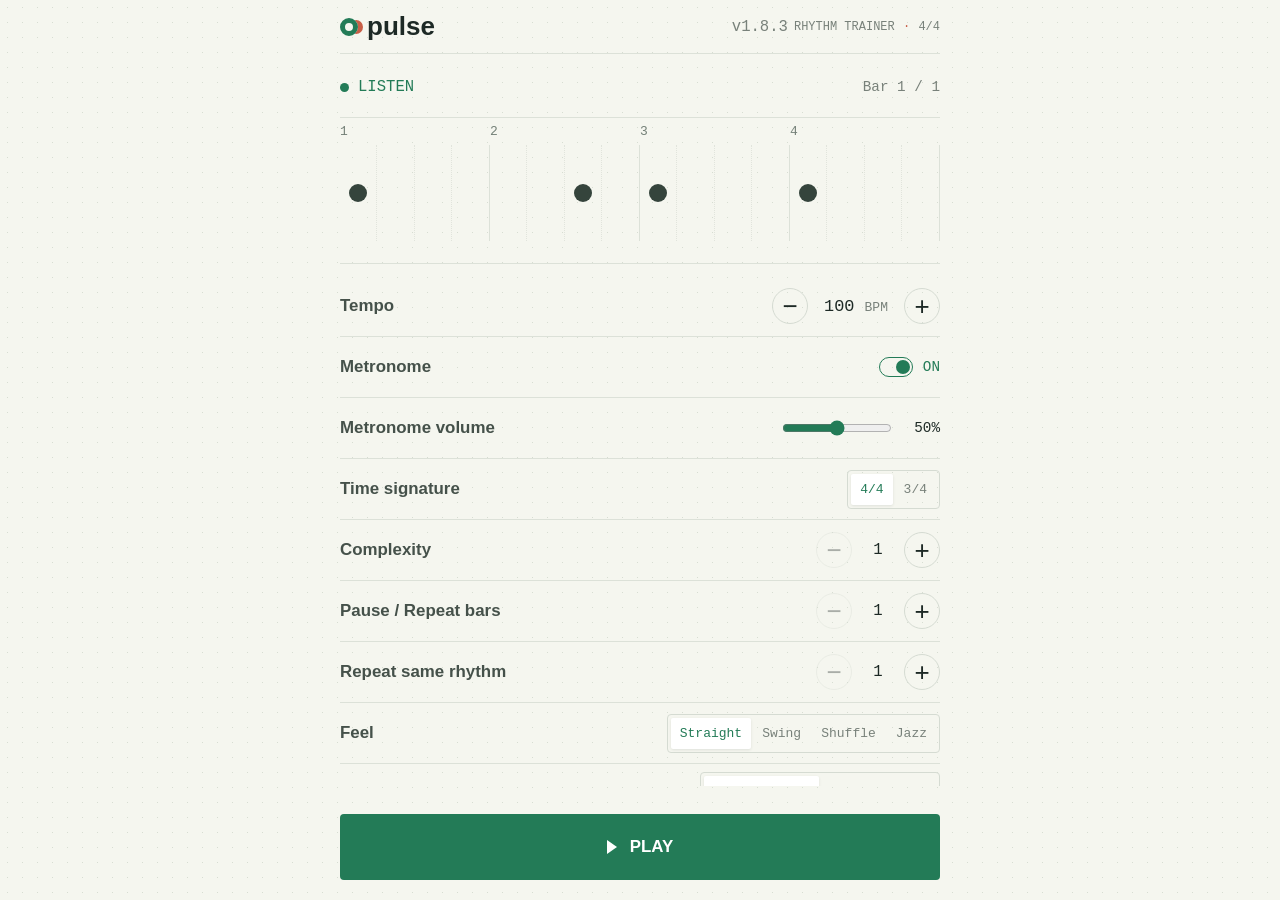
==== commit 2496977c: "Add files via upload" ====
--- a/index.html
+++ b/index.html
@@ -13,7 +13,7 @@
     <header class="topline">
       <a class="wordmark" href="#" aria-label="Pulse Rhythm Trainer home"><span class="brand-mark" aria-hidden="true"></span>pulse</a>
       <div class="header-details">
-        <span class="app-version" aria-label="Version 1.5.1">v1.5.1</span>
+        <span class="app-version" aria-label="Version 1.8.3">v1.8.3</span>
         <span class="meter-label">RHYTHM TRAINER <span>·</span> <output id="meter-value">4/4</output></span>
       </div>
     </header>
@@ -89,6 +89,7 @@
             <button type="button" data-feel="straight" aria-pressed="true">Straight</button>
             <button type="button" data-feel="swing" aria-pressed="false">Swing</button>
             <button type="button" data-feel="shuffle" aria-pressed="false">Shuffle</button>
+            <button type="button" data-feel="jazz" aria-pressed="false">Jazz</button>
           </div>
         </div>
         <div class="setting-row">
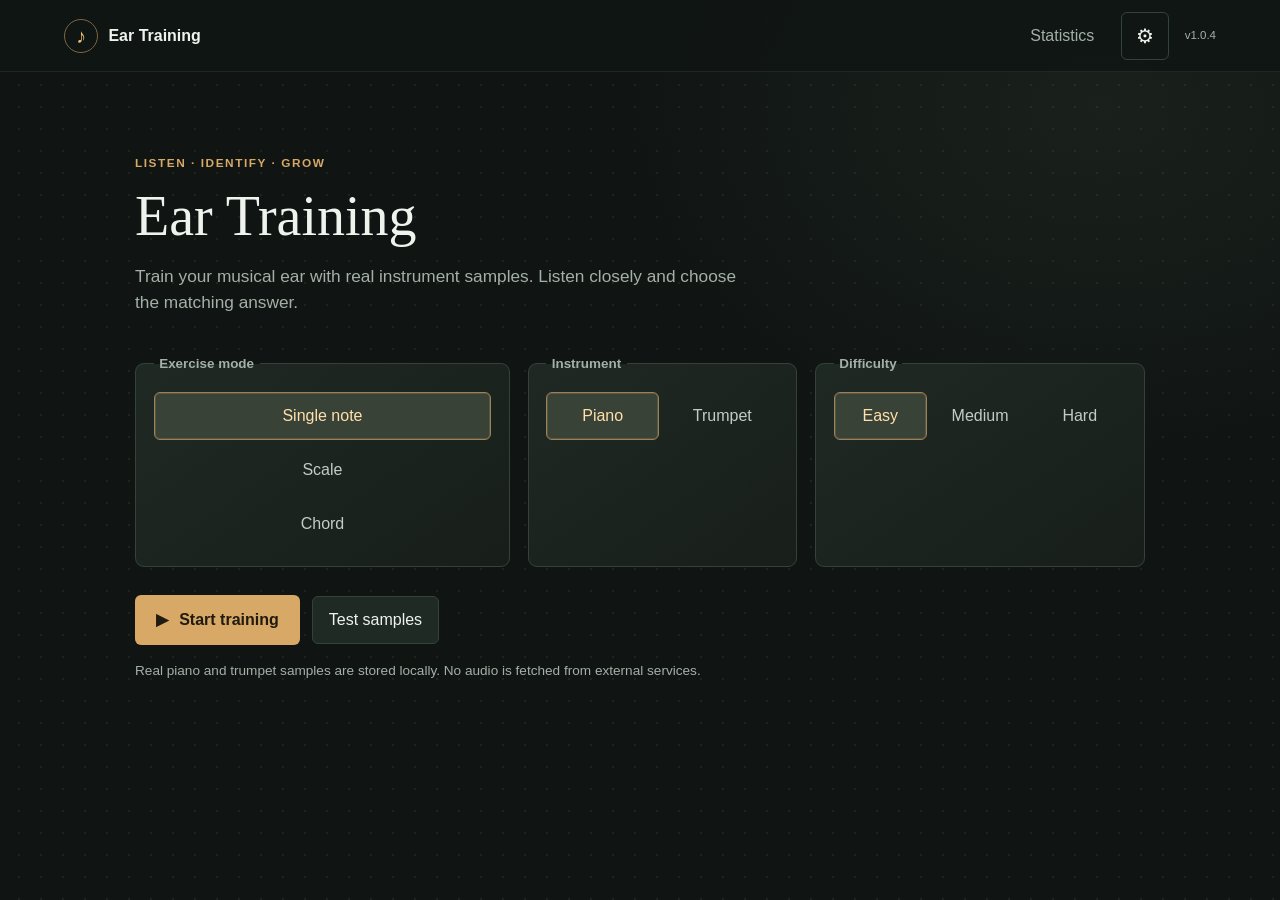
==== commit c7d213f5: "Add files via upload" ====
--- a/index.html
+++ b/index.html
@@ -2,119 +2,147 @@
 <html lang="en">
 <head>
   <meta charset="utf-8">
-  <meta name="viewport" content="width=device-width, initial-scale=1, viewport-fit=cover">
-  <meta name="theme-color" content="#f5f6ef">
-  <title>Pulse | Rhythm Trainer</title>
-  <link rel="stylesheet" href="style.css">
-  <script src="script.js" defer></script>
+  <meta name="viewport" content="width=device-width, initial-scale=1">
+  <meta name="theme-color" content="#101513">
+  <meta name="description" content="Musical ear training with local piano and trumpet samples.">
+  <title>Ear Training</title>
+  <link rel="stylesheet" href="./css/styles.css?v=1.0.4">
+  <script type="module" src="./js/app.js?v=1.0.4"></script>
 </head>
 <body>
-  <main class="app-shell">
-    <header class="topline">
-      <a class="wordmark" href="#" aria-label="Pulse Rhythm Trainer home"><span class="brand-mark" aria-hidden="true"></span>pulse</a>
-      <div class="header-details">
-        <span class="app-version" aria-label="Version 1.8.3">v1.8.3</span>
-        <span class="meter-label">RHYTHM TRAINER <span>·</span> <output id="meter-value">4/4</output></span>
+  <header class="topbar">
+    <a class="brand" href="#home" aria-label="Ear Training home"><span class="brand-mark" aria-hidden="true">♪</span> Ear Training</a>
+    <nav aria-label="Main navigation">
+      <button class="text-button" id="nav-stats" type="button">Statistics</button>
+      <button class="icon-button" id="nav-settings" type="button" aria-label="Open settings" title="Settings">⚙</button>
+      <span class="version-label" id="app-version" aria-label="Version 1.0.4">v1.0.4</span>
+    </nav>
+  </header>
+
+  <main class="shell">
+    <section class="view active" id="home-view" aria-labelledby="home-title">
+      <div class="intro">
+        <p class="eyebrow">LISTEN · IDENTIFY · GROW</p>
+        <h1 id="home-title" tabindex="-1">Ear Training</h1>
+        <p class="lede">Train your musical ear with real instrument samples. Listen closely and choose the matching answer.</p>
       </div>
-    </header>
+      <div class="setup-grid">
+        <fieldset class="choice-group">
+          <legend>Exercise mode</legend>
+          <div class="segmented" id="home-mode">
+            <label><input type="radio" name="home-mode" value="note" checked><span>Single note</span></label>
+            <label><input type="radio" name="home-mode" value="scale"><span>Scale</span></label>
+            <label><input type="radio" name="home-mode" value="chord"><span>Chord</span></label>
+          </div>
+        </fieldset>
+        <fieldset class="choice-group">
+          <legend>Instrument</legend>
+          <div class="segmented two" id="home-instrument">
+            <label><input type="radio" name="home-instrument" value="piano" checked><span>Piano</span></label>
+            <label><input type="radio" name="home-instrument" value="trumpet"><span>Trumpet</span></label>
+          </div>
+        </fieldset>
+        <fieldset class="choice-group">
+          <legend>Difficulty</legend>
+          <div class="segmented three" id="home-difficulty">
+            <label><input type="radio" name="home-difficulty" value="easy" checked><span>Easy</span></label>
+            <label><input type="radio" name="home-difficulty" value="medium"><span>Medium</span></label>
+            <label><input type="radio" name="home-difficulty" value="hard"><span>Hard</span></label>
+          </div>
+        </fieldset>
+      </div>
+      <div class="home-actions">
+        <button class="primary-button" id="start-training" type="button"><span aria-hidden="true">▶</span> Start training</button>
+        <button class="secondary-button" id="open-samples" type="button">Test samples</button>
+      </div>
+      <p class="note-line">Real piano and trumpet samples are stored locally. No audio is fetched from external services.</p>
+    </section>
 
-    <section class="practice" aria-label="Rhythm practice">
-      <div class="phase-row">
-        <div class="phase-indicator listen-phase" id="phase-indicator" aria-live="polite">
-          <span class="phase-dot" aria-hidden="true"></span>
-          <span class="phase-name" id="phase-name">LISTEN</span>
+    <section class="view" id="game-view" aria-labelledby="game-title" hidden>
+      <div class="game-heading">
+        <div><p class="eyebrow" id="game-context">SINGLE NOTE · PIANO · EASY</p><h1 id="game-title" tabindex="-1">What did you hear?</h1></div>
+        <button class="secondary-button compact" id="exit-game" type="button">End training</button>
+      </div>
+      <div class="progress-row"><span id="question-progress">Question 1</span><div class="progress-track" role="progressbar" aria-label="Training progress"><span id="progress-fill"></span></div><span id="round-score">0 correct</span></div>
+      <div class="exercise-panel">
+        <div class="play-area">
+          <div class="play-actions">
+            <button class="play-button" id="play-question" type="button" aria-label="Play question"><span aria-hidden="true">▶</span></button>
+            <button class="primary-button compact next-button" id="next-question" type="button" aria-label="Next question" disabled>Next <span aria-hidden="true">→</span></button>
+          </div>
+          <p class="load-status" id="audio-status" role="status" aria-live="polite"></p>
         </div>
-        <span class="bar-position" id="bar-position">Bar 1 / 1</span>
+        <fieldset class="answer-group" id="answer-group">
+          <legend>Choose the matching answer</legend>
+          <div class="answer-grid" id="answer-options"></div>
+        </fieldset>
+        <div class="feedback-slot"><div class="feedback" id="feedback" role="status" aria-live="assertive" tabindex="-1" hidden></div></div>
+        <div class="audio-alert" id="audio-alert" role="status" aria-live="assertive" hidden><p id="audio-alert-message"></p><button class="secondary-button compact" id="retry-audio" type="button">Retry</button><button class="text-button" id="go-samples-from-error" type="button">Test samples</button></div>
       </div>
+      <div class="stat-strip" aria-label="Current statistics">
+        <div><span class="stat-value" id="score-value">0</span><span class="stat-label">Score</span></div>
+        <div><span class="stat-value" id="rate-value">0%</span><span class="stat-label">Accuracy</span></div>
+        <div><span class="stat-value" id="streak-value">0</span><span class="stat-label">Streak</span></div>
+        <div><span class="stat-value" id="best-streak-value">0</span><span class="stat-label">Best streak</span></div>
+      </div>
+    </section>
 
-      <div class="timeline-wrap" id="timeline-wrap" aria-label="Rhythm timeline">
-        <div class="grid-labels" id="grid-labels" aria-hidden="true"></div>
-        <div class="timeline" id="timeline" role="img" aria-label="Generated rhythm"></div>
-      </div>
+    <section class="view" id="samples-view" aria-labelledby="samples-title" hidden>
+      <div class="game-heading"><div><p class="eyebrow">LOCAL AUDIO FILES</p><h1 id="samples-title" tabindex="-1">Test samples</h1></div><button class="secondary-button compact" id="samples-back" type="button">Back</button></div>
+      <p class="lede small">Check which pitches are available for the selected instrument. No files are downloaded automatically.</p>
+      <div class="sample-toolbar"><label>Instrument<select id="sample-instrument"><option value="piano">Piano</option><option value="trumpet">Trumpet</option></select></label><label>Difficulty<select id="sample-difficulty"><option value="easy">Easy</option><option value="medium">Medium</option><option value="hard">Hard</option></select></label><button class="primary-button compact" id="check-all-samples" type="button">Check all</button></div>
+      <div class="sample-summary" id="sample-summary" role="status" aria-live="polite">Not checked yet</div>
+      <div class="audio-test-controls"><button class="secondary-button compact" id="test-audio-system" type="button">Test audio system</button><p id="audio-system-status" role="status" aria-live="polite"></p></div>
+      <label class="filter-label">Filter by status<select id="sample-filter"><option value="all">All pitches</option><option value="unchecked">Not checked</option><option value="available">Available</option><option value="missing">Missing</option></select></label>
+      <div class="sample-list" id="sample-list"></div>
+    </section>
 
-      <div class="settings" aria-label="Practice settings">
-        <div class="setting-row tempo-row">
-          <span class="setting-label">Tempo</span>
-          <div class="stepper tempo-stepper" role="group" aria-label="Tempo">
-            <button type="button" data-control="tempo" data-delta="-5" aria-label="Decrease tempo by 5 BPM">−</button>
-            <output id="tempo-value">100 <small>BPM</small></output>
-            <button type="button" data-control="tempo" data-delta="5" aria-label="Increase tempo by 5 BPM">+</button>
-          </div>
-        </div>
-        <div class="setting-row">
-          <span class="setting-label">Metronome</span>
-          <button class="toggle" id="metronome-toggle" type="button" aria-pressed="true"><span class="toggle-track" aria-hidden="true"><span></span></span><span id="metronome-value">ON</span></button>
-        </div>
-        <div class="setting-row">
-          <label class="setting-label" for="metronome-volume">Metronome volume</label>
-          <div class="volume-control">
-            <input id="metronome-volume" type="range" min="0" max="100" step="1" value="50" aria-valuetext="50%">
-            <output id="metronome-volume-value" for="metronome-volume">50%</output>
-          </div>
-        </div>
-        <div class="setting-row">
-          <span class="setting-label">Time signature</span>
-          <div class="feel-control" role="group" aria-label="Time signature">
-            <button type="button" data-meter="4" aria-pressed="true">4/4</button>
-            <button type="button" data-meter="3" aria-pressed="false">3/4</button>
-          </div>
-        </div>
-        <div class="setting-row">
-          <span class="setting-label">Complexity</span>
-          <div class="stepper" role="group" aria-label="Complexity">
-            <button type="button" data-control="complexity" data-delta="-1" aria-label="Decrease complexity">−</button>
-            <output id="complexity-value" for="complexity-minus complexity-plus">1</output>
-            <button type="button" data-control="complexity" data-delta="1" aria-label="Increase complexity">+</button>
-          </div>
-        </div>
-        <div class="setting-row">
-          <span class="setting-label">Pause / Repeat bars</span>
-          <div class="stepper" role="group" aria-label="Pause / Repeat bars">
-            <button type="button" data-control="pauseBars" data-delta="-1" aria-label="Decrease repeat bars">−</button>
-            <output id="pause-bars-value">1</output>
-            <button type="button" data-control="pauseBars" data-delta="1" aria-label="Increase repeat bars">+</button>
-          </div>
-        </div>
-        <div class="setting-row">
-          <span class="setting-label">Repeat same rhythm</span>
-          <div class="stepper" role="group" aria-label="Repeat same rhythm">
-            <button type="button" data-control="repeatCount" data-delta="-1" aria-label="Decrease rhythm repeats">−</button>
-            <output id="repeat-count-value">1</output>
-            <button type="button" data-control="repeatCount" data-delta="1" aria-label="Increase rhythm repeats">+</button>
-          </div>
-        </div>
-        <div class="setting-row">
-          <span class="setting-label">Feel</span>
-          <div class="feel-control" role="group" aria-label="Rhythm feel">
-            <button type="button" data-feel="straight" aria-pressed="true">Straight</button>
-            <button type="button" data-feel="swing" aria-pressed="false">Swing</button>
-            <button type="button" data-feel="shuffle" aria-pressed="false">Shuffle</button>
-            <button type="button" data-feel="jazz" aria-pressed="false">Jazz</button>
-          </div>
-        </div>
-        <div class="setting-row">
-          <span class="setting-label">Rhythm sound</span>
-          <div class="feel-control sound-control" role="group" aria-label="Rhythm sound">
-            <button type="button" data-sound="warm-knock" aria-pressed="true">Warm Knock</button>
-            <button type="button" data-sound="low-pulse" aria-pressed="false">Low Pulse</button>
-            <button type="button" data-sound="soft-tone" aria-pressed="false">Soft Tone</button>
-            <button type="button" data-sound="original-click" aria-pressed="false">Original Click</button>
-          </div>
-        </div>
-        <div class="setting-row">
-          <span class="setting-label">Note length</span>
-          <div class="feel-control" role="group" aria-label="Note length">
-            <button type="button" data-note-length="short" aria-pressed="true">Short</button>
-            <button type="button" data-note-length="sustained" aria-pressed="false">Sustained</button>
-          </div>
-        </div>
-      </div>
+    <section class="view" id="stats-view" aria-labelledby="stats-title" hidden>
+      <div class="game-heading"><div><p class="eyebrow">YOUR PROGRESS</p><h1 id="stats-title" tabindex="-1">Statistics</h1></div><button class="secondary-button compact" id="stats-back" type="button">Back</button></div>
+      <div class="stats-overview" id="stats-overview"></div>
+      <div class="stats-actions"><button class="secondary-button" id="export-stats" type="button">Export JSON</button><button class="secondary-button" id="import-stats" type="button">Import JSON</button><input id="import-file" type="file" accept="application/json,.json" hidden><button class="danger-button" id="reset-stats" type="button">Reset statistics</button></div>
+      <p class="note-line" id="stats-message" role="status" aria-live="polite"></p>
+    </section>
 
-      <button class="play-button" id="play-button" type="button" aria-label="Start rhythm training">
-        <span class="play-icon" aria-hidden="true"></span>
-        <span id="play-label">PLAY</span>
-      </button>
+    <section class="view" id="error-view" aria-labelledby="error-title" hidden>
+      <div class="error-panel"><p class="eyebrow">QUESTION UNAVAILABLE</p><h1 id="error-title">Training cannot start right now.</h1><p id="error-message"></p><div class="home-actions"><button class="primary-button" id="error-settings" type="button">Open settings</button><button class="secondary-button" id="error-home" type="button">Home</button></div></div>
     </section>
   </main>
+
+  <dialog id="settings-dialog" aria-labelledby="settings-title">
+    <form method="dialog" class="dialog-shell" id="settings-form">
+      <div class="dialog-heading"><div><p class="eyebrow">YOUR PRACTICE</p><h2 id="settings-title">Settings</h2></div><button class="icon-button" value="close" aria-label="Close settings">×</button></div>
+      <div class="settings-grid">
+        <label>Exercise mode<select name="mode"><option value="note">Single note</option><option value="scale">Scale</option><option value="chord">Chord</option></select></label>
+        <label>Instrument<select name="instrument"><option value="piano">Piano</option><option value="trumpet">Trumpet</option></select></label>
+        <label>Difficulty<select name="difficulty"><option value="easy">Easy</option><option value="medium">Medium</option><option value="hard">Hard</option></select></label>
+        <label class="range-label">Master volume <output id="volume-output">75%</output><input name="volume" type="range" min="0" max="1" step="0.01"></label>
+        <label class="wide">Scale direction<select name="scaleDirection"><option value="up">Ascending only</option><option value="up-down">Ascending and descending</option><option value="random">Random (hard)</option></select></label>
+        <label class="wide">Chord playback<select name="chordPlayback"><option value="simultaneous">Simultaneous</option><option value="arpeggio">Arpeggio</option></select></label>
+        <label class="toggle"><input name="humanize" type="checkbox"><span>Subtle timing variation</span></label>
+        <label class="toggle"><input name="volumeVariation" type="checkbox"><span>Subtle volume variation</span></label>
+        <label class="toggle wide"><input name="autoPlay" type="checkbox"><span>Play each new question automatically</span></label>
+      </div>
+      <div class="settings-footer"><button class="secondary-button" id="settings-samples" type="button">Test samples</button><button class="secondary-button" id="settings-statistics" type="button">Statistics</button><button class="secondary-button" id="open-sample-credits" type="button" aria-controls="sample-credits" aria-expanded="false">ⓘ Sample credits</button><button class="primary-button" value="close">Done</button></div>
+    </form>
+    <aside class="credits-popover" id="sample-credits" role="dialog" aria-modal="false" aria-labelledby="credits-title" hidden>
+      <div class="dialog-heading"><h2 id="credits-title">Sample credits</h2><button class="icon-button" id="close-sample-credits" type="button" aria-label="Close sample credits">×</button></div>
+      <section class="credit-entry">
+        <h3>Salamander Grand Piano V3</h3>
+        <p>Original piano recordings by Alexander Holm; SFZ mapping by kinwie. Selected note samples are converted from FLAC to MP3 for this app.</p>
+        <p>License: <a href="https://creativecommons.org/licenses/by/3.0/" target="_blank" rel="noopener noreferrer">Creative Commons Attribution 3.0 Unported (CC BY 3.0)</a>.</p>
+        <a href="https://github.com/sfzinstruments/SalamanderGrandPiano" target="_blank" rel="noopener noreferrer">Source repository</a>
+      </section>
+      <section class="credit-entry">
+        <h3>VSCO 2 Community Edition · Trumpet</h3>
+        <p>Selected sustained trumpet samples from Versilian Studios. WAV files are converted to MP3 for this app.</p>
+        <p>License: <a href="https://github.com/sgossner/VSCO-2-CE/blob/master/LICENSE" target="_blank" rel="noopener noreferrer">Creative Commons CC0 1.0 Universal</a>.</p>
+        <a href="https://github.com/sgossner/VSCO-2-CE/tree/master/Brass/Trumpet" target="_blank" rel="noopener noreferrer">Trumpet source folder</a>
+      </section>
+    </aside>
+  </dialog>
+
+  <aside class="debug-panel" id="debug-panel" hidden aria-label="Debug information"><div class="debug-heading"><strong>Debug</strong><button class="secondary-button compact" id="debug-test-audio" type="button">Test tone</button><button class="secondary-button compact" id="copy-debug" type="button">Copy debug information</button><button class="icon-button" id="hide-debug" type="button" aria-label="Hide debug panel" title="Hide debug panel">×</button></div><p id="debug-test-status" role="status" aria-live="polite"></p><pre id="debug-output"></pre></aside>
+  <div class="toast" id="toast" role="alert" aria-live="assertive" hidden></div>
 </body>
 </html>
--- a/css/styles.css
+++ b/css/styles.css
@@ -0,0 +1,212 @@
+:root {
+  color-scheme: dark;
+  --bg: #101513;
+  --surface: #19211d;
+  --surface-raised: #202a25;
+  --surface-soft: #171d19;
+  --text: #f0f3ed;
+  --muted: #a4b0a7;
+  --accent: #d7a866;
+  --accent-strong: #edbd78;
+  --success: #8bc7a2;
+  --success-bg: #1d382b;
+  --error: #f09a91;
+  --error-bg: #402824;
+  --border: #35423a;
+  --focus: #f3cb8b;
+  --space-1: 0.5rem;
+  --space-2: 0.75rem;
+  --space-3: 1rem;
+  --space-4: 1.5rem;
+  --space-5: 2rem;
+  --space-6: 3rem;
+  --radius: 9px;
+  --shadow: 0 18px 48px rgb(0 0 0 / 22%);
+  font-family: "Avenir Next", Avenir, "Segoe UI", sans-serif;
+  font-size: 16px;
+  line-height: 1.5;
+  background: var(--bg);
+  color: var(--text);
+}
+* { box-sizing: border-box; }
+body { min-width: 320px; min-height: 100vh; margin: 0; background-color: var(--bg); background-image: radial-gradient(ellipse at 86% 12%, rgb(91 113 88 / 13%), transparent 31%), radial-gradient(circle, rgb(234 205 155 / 8%) 1px, transparent 1px); background-size: auto, 22px 22px; background-position: center, 8px 8px; }
+button, select, input { font: inherit; }
+button { color: inherit; }
+button:focus-visible, a:focus-visible, input:focus-visible, select:focus-visible { outline: 3px solid var(--focus); outline-offset: 3px; }
+[hidden] { display: none !important; }
+.topbar { height: 72px; padding: 0 clamp(1rem, 5vw, 4.5rem); display: flex; align-items: center; justify-content: space-between; border-bottom: 1px solid rgb(255 255 255 / 7%); background: rgb(16 21 19 / 86%); }
+.topbar nav { display: flex; align-items: center; gap: 1rem; }
+.version-label { color: var(--muted); font-size: 0.72rem; white-space: nowrap; }
+.brand { display: inline-flex; gap: 0.65rem; align-items: center; color: var(--text); text-decoration: none; font-weight: 650; }
+.brand-mark { display: grid; place-items: center; width: 34px; height: 34px; border: 1px solid #816441; color: var(--accent-strong); border-radius: 50%; font-size: 1.25rem; }
+.shell { width: min(100% - 2rem, 1010px); margin: 0 auto; padding: clamp(2.5rem, 7vw, 5.2rem) 0 5rem; }
+.view { display: none; animation: enter 240ms ease-out both; }
+.view.active { display: block; }
+.intro { max-width: 700px; margin-bottom: 2.4rem; }
+.eyebrow { margin: 0 0 0.75rem; color: var(--accent); font-size: 0.74rem; font-weight: 750; letter-spacing: 0.13em; }
+h1, h2 { margin: 0; font-family: Georgia, "Times New Roman", serif; font-weight: 500; line-height: 1.12; }
+h1 { font-size: 3.5rem; }
+h2 { font-size: 1.8rem; }
+.lede { max-width: 620px; margin: 1rem 0 0; color: var(--muted); font-size: 1.08rem; }
+.lede.small { font-size: 0.98rem; }
+.setup-grid { display: grid; grid-template-columns: 1.25fr 0.9fr 1.1fr; gap: 1.1rem; }
+.choice-group { min-width: 0; margin: 0; padding: 1.1rem; border: 1px solid var(--border); border-radius: var(--radius); background: linear-gradient(145deg, rgb(32 42 37 / 94%), rgb(24 31 27 / 96%)); }
+.choice-group legend { padding: 0 0.35rem; color: var(--muted); font-size: 0.84rem; font-weight: 600; }
+.segmented { display: grid; grid-template-columns: 1fr; gap: 0.4rem; }
+.segmented.two { grid-template-columns: repeat(2, 1fr); }
+.segmented.three { grid-template-columns: repeat(3, 1fr); }
+.segmented label { position: relative; min-width: 0; }
+.segmented input { position: absolute; opacity: 0; pointer-events: none; }
+.segmented span { min-height: 48px; display: grid; place-items: center; padding: 0.5rem; border: 1px solid transparent; border-radius: 6px; color: #c3ccc4; text-align: center; cursor: pointer; }
+.segmented input:checked + span { border-color: #9c8057; background: #394236; color: #ffe0ad; box-shadow: inset 0 0 0 1px rgb(215 168 102 / 20%); }
+.segmented input:focus-visible + span { outline: 3px solid var(--focus); outline-offset: 2px; }
+.home-actions, .stats-actions { display: flex; flex-wrap: wrap; align-items: center; gap: 0.75rem; margin-top: 1.75rem; }
+.primary-button, .secondary-button, .danger-button, .icon-button, .text-button { min-height: 48px; border: 1px solid transparent; border-radius: 6px; cursor: pointer; transition: background-color 140ms ease, border-color 140ms ease, transform 140ms ease; }
+.primary-button { display: inline-flex; align-items: center; justify-content: center; gap: 0.7rem; padding: 0.75rem 1.25rem; background: var(--accent); color: #211a10; font-weight: 750; }
+.primary-button:hover:not(:disabled) { background: var(--accent-strong); transform: translateY(-1px); }
+.secondary-button { padding: 0.7rem 1rem; border-color: var(--border); background: var(--surface-raised); color: var(--text); }
+.secondary-button:hover:not(:disabled) { border-color: #758477; background: #2a362f; }
+.danger-button { padding: 0.7rem 1rem; border-color: #784b43; background: transparent; color: #f0aaa0; }
+.danger-button:hover { background: var(--error-bg); }
+.text-button { padding: 0.5rem 0.65rem; border: 0; background: transparent; color: var(--muted); }
+.text-button:hover { color: var(--text); }
+.icon-button { width: 48px; padding: 0; border-color: var(--border); background: transparent; font-size: 1.25rem; }
+.icon-button:hover { background: var(--surface-raised); }
+button:disabled { opacity: 0.52; cursor: not-allowed; transform: none; }
+.note-line { margin: 1rem 0 0; color: var(--muted); font-size: 0.85rem; }
+.game-heading { display: flex; align-items: center; justify-content: space-between; gap: 1rem; margin-bottom: 1.5rem; }
+.compact { min-height: 42px; padding: 0.5rem 0.8rem; font-size: 0.9rem; }
+.progress-row { display: grid; grid-template-columns: auto minmax(100px, 1fr) auto; align-items: center; gap: 1rem; margin-bottom: 1.25rem; color: var(--muted); font-size: 0.85rem; }
+.progress-track { height: 5px; overflow: hidden; border-radius: 10px; background: #303a33; }
+.progress-track span { display: block; height: 100%; background: var(--accent); transition: width 180ms ease; }
+.exercise-panel { padding: clamp(1.25rem, 4vw, 2.5rem); border: 1px solid var(--border); border-radius: 10px; background: linear-gradient(145deg, rgb(28 37 32 / 96%), rgb(23 29 26 / 97%)); box-shadow: var(--shadow); }
+.play-area { min-height: 168px; display: flex; flex-direction: column; align-items: center; justify-content: center; border-bottom: 1px solid var(--border); }
+.play-actions { min-height: 80px; display: flex; align-items: center; justify-content: center; gap: 1.15rem; }
+.play-button { display: grid; place-items: center; width: 72px; height: 72px; padding: 0; border: 1px solid #b78e58; border-radius: 50%; background: var(--accent); color: #211a10; font-size: 1.45rem; line-height: 1; cursor: pointer; box-shadow: 0 0 0 8px rgb(215 168 102 / 9%); }
+.play-button > span { transform: translateX(1px); }
+.play-button:hover:not(:disabled) { background: var(--accent-strong); transform: scale(1.035); }
+.next-button { min-width: 104px; min-height: 48px; margin: 0; }
+.play-area p { margin: 0.8rem 0 0; color: var(--muted); }
+.play-area .load-status { min-height: 1.2em; margin: 0.2rem 0 0; font-size: 0.84rem; }
+.answer-group { margin: 1.7rem 0 0; padding: 0; border: 0; }
+.answer-group legend { margin-bottom: 0.9rem; color: var(--muted); }
+.answer-grid { display: grid; grid-template-columns: repeat(3, minmax(0, 1fr)); gap: 0.8rem; }
+.answer-button { position: relative; height: 76px; min-height: 76px; display: flex; align-items: center; justify-content: center; gap: 0.65rem; padding: 1.35rem 0.9rem 0.6rem; border: 1px solid #48564b; border-radius: 7px; background: #222b25; font-size: 1.1rem; font-weight: 650; cursor: pointer; }
+.answer-button:hover:not(:disabled) { border-color: var(--accent); background: #303a31; }
+.answer-button.correct { border-color: var(--success); background: var(--success-bg); color: #b6e2c5; }
+.answer-button.incorrect { border-color: var(--error); background: var(--error-bg); color: #ffc0b8; }
+.answer-number { width: 26px; height: 26px; display: grid; place-items: center; border: 1px solid currentColor; border-radius: 50%; color: var(--muted); font-size: 0.78rem; }
+.answer-result { position: absolute; top: 5px; right: 8px; min-height: 1em; color: inherit; font-size: 0.68rem; font-weight: 700; line-height: 1; }
+.feedback-slot { min-height: 76px; margin-top: 1rem; }
+.feedback { min-height: 76px; display: flex; align-items: center; padding: 0.85rem 1rem; border-left: 3px solid var(--success); background: var(--success-bg); font-weight: 650; }
+.feedback[hidden] { display: flex !important; visibility: hidden; }
+.feedback.is-wrong { border-color: var(--error); background: var(--error-bg); }
+.audio-alert { margin-top: 1rem; padding: 1rem; border: 1px solid #784b43; border-radius: 6px; background: var(--error-bg); }
+.audio-alert p { margin: 0 0 0.75rem; color: #ffd1ca; }
+.audio-alert .text-button { margin-left: 0.5rem; }
+.stat-strip { display: grid; grid-template-columns: repeat(4, 1fr); margin-top: 1.3rem; padding: 1rem 0; border-top: 1px solid var(--border); }
+.stat-strip > div { display: grid; justify-items: center; gap: 0.1rem; border-right: 1px solid var(--border); }
+.stat-strip > div:last-child { border: 0; }
+.stat-value { font-family: Georgia, serif; font-size: 1.5rem; }
+.stat-label { color: var(--muted); font-size: 0.78rem; }
+.sample-toolbar { display: flex; flex-wrap: wrap; align-items: end; gap: 0.75rem; margin: 1.5rem 0 1rem; }
+.sample-toolbar label, .filter-label, .settings-grid > label:not(.toggle) { display: grid; gap: 0.35rem; color: var(--muted); font-size: 0.86rem; }
+select { min-height: 46px; min-width: 150px; padding: 0.55rem 2rem 0.55rem 0.7rem; border: 1px solid var(--border); border-radius: 5px; background: var(--surface-raised); color: var(--text); }
+.sample-summary { margin: 1rem 0; color: var(--accent-strong); }
+.audio-test-controls { display: flex; flex-wrap: wrap; align-items: center; gap: 0.75rem; margin: 0.8rem 0 1rem; }
+.audio-test-controls p { min-height: 1.5em; margin: 0; color: var(--muted); font-size: 0.84rem; }
+.filter-label { width: min(100%, 260px); margin-bottom: 1rem; }
+.sample-list { border-top: 1px solid var(--border); }
+.sample-row { display: grid; grid-template-columns: minmax(0, 1fr) 190px auto; align-items: center; gap: 1rem; padding: 0.85rem 0.2rem; border-bottom: 1px solid var(--border); }
+.sample-row > div { min-width: 0; display: grid; }
+.sample-row strong { font-weight: 600; }
+.sample-path { overflow-wrap: anywhere; color: var(--muted); font-size: 0.77rem; }
+.sample-status { font-size: 0.84rem; }
+.sample-status.exact, .sample-status.transposed { color: var(--success); }
+.sample-status.missing { color: var(--error); }
+.sample-status.unchecked { color: var(--muted); }
+.stats-overview { display: grid; grid-template-columns: repeat(3, minmax(0, 1fr)); gap: 0.8rem; margin-top: 2rem; }
+.stat-card { min-height: 112px; display: flex; flex-direction: column; justify-content: center; gap: 0.2rem; padding: 1rem; border: 1px solid var(--border); border-radius: 7px; background: var(--surface); }
+.stat-card strong { font-family: Georgia, serif; font-size: 1.7rem; font-weight: 500; }
+.stat-card span { color: var(--muted); font-size: 0.88rem; }
+.error-panel { max-width: 680px; padding: 2rem; border: 1px solid #784b43; border-radius: 8px; background: var(--error-bg); }
+.error-panel > p:not(.eyebrow) { color: #ffd1ca; }
+dialog { width: min(100% - 1.5rem, 680px); max-height: min(90vh, 850px); padding: 0; overflow: auto; border: 1px solid #526158; border-radius: 9px; background: var(--surface); color: var(--text); box-shadow: var(--shadow); }
+dialog::backdrop { background: rgb(4 8 6 / 75%); backdrop-filter: blur(3px); }
+.dialog-shell { padding: clamp(1rem, 4vw, 2rem); }
+.dialog-heading { display: flex; align-items: center; justify-content: space-between; gap: 1rem; margin-bottom: 1.5rem; }
+.settings-grid { display: grid; grid-template-columns: 1fr 1fr; gap: 1rem; }
+.settings-grid .wide { grid-column: 1 / -1; }
+.range-label output { justify-self: end; color: var(--accent-strong); }
+.range-label input { width: 100%; accent-color: var(--accent); }
+.toggle { min-height: 48px; display: flex; align-items: center; gap: 0.65rem; color: var(--text); }
+.toggle input { width: 20px; height: 20px; accent-color: var(--accent); }
+.settings-footer { display: flex; justify-content: flex-end; flex-wrap: wrap; gap: 0.6rem; margin-top: 1.6rem; padding-top: 1.2rem; border-top: 1px solid var(--border); }
+.credits-popover { position: absolute; z-index: 2; top: 50%; left: 50%; width: min(460px, calc(100% - 2rem)); max-height: 85%; margin: 0; padding: 1.4rem; overflow: auto; transform: translate(-50%, -50%); border: 1px solid #637067; border-radius: 8px; background: var(--surface); color: var(--text); box-shadow: var(--shadow); }
+.credits-popover .dialog-heading { margin-bottom: 0.8rem; }
+.credits-popover h2 { font-size: 1.5rem; }
+.credit-entry { padding: 0.9rem 0; border-top: 1px solid var(--border); }
+.credit-entry h3 { margin: 0 0 0.45rem; font-size: 1rem; }
+.credit-entry p { margin: 0.4rem 0; color: var(--muted); font-size: 0.88rem; }
+.credit-entry a { color: var(--accent-strong); overflow-wrap: anywhere; }
+.debug-panel { position: fixed; right: 1rem; bottom: 1rem; z-index: 3; width: min(500px, calc(100vw - 2rem)); max-height: 40vh; overflow: auto; padding: 0.8rem; border: 1px solid #657066; border-radius: 6px; background: #111713; box-shadow: var(--shadow); }
+.debug-heading { display: flex; align-items: center; justify-content: space-between; gap: 0.5rem; }
+.debug-panel pre { max-height: 28vh; overflow: auto; white-space: pre-wrap; overflow-wrap: anywhere; color: #b8c5b9; font-size: 0.7rem; }
+.toast { position: fixed; right: 1rem; bottom: 1rem; z-index: 5; max-width: min(500px, calc(100vw - 2rem)); padding: 0.9rem 1rem; border: 1px solid #627361; border-radius: 6px; background: var(--surface-raised); box-shadow: var(--shadow); }
+.toast.error { border-color: #9b5b51; background: var(--error-bg); }
+@keyframes enter { from { opacity: 0; transform: translateY(6px); } to { opacity: 1; transform: translateY(0); } }
+@media (max-width: 768px) {
+  h1 { font-size: 2.25rem; }
+  .shell { width: min(100% - 1.5rem, 640px); padding-top: 1.5rem; }
+  .setup-grid { grid-template-columns: 1fr; gap: 0.8rem; }
+  .segmented:not(.two):not(.three) { grid-template-columns: repeat(3, minmax(0, 1fr)); }
+  .answer-grid { grid-template-columns: 1fr; }
+  .answer-button { height: 68px; min-height: 68px; justify-content: flex-start; }
+  .sample-row { grid-template-columns: minmax(0, 1fr) auto; }
+  .sample-status { grid-column: 1; grid-row: 2; }
+  .sample-row button { grid-column: 2; grid-row: 1 / span 2; }
+}
+@media (max-width: 480px) {
+  .topbar { height: 62px; padding-inline: 0.75rem; }
+  .topbar nav { gap: 0.35rem; }
+  .brand { font-size: 0.93rem; }
+  .shell { width: min(100% - 1.25rem, 640px); padding-top: 0.75rem; padding-bottom: 1rem; }
+  h1 { font-size: 1.65rem; line-height: 1.08; }
+  .eyebrow { margin-bottom: 0.25rem; font-size: 0.65rem; }
+  .intro { margin-bottom: 1.25rem; }
+  .intro .lede { margin-top: 0.55rem; font-size: 0.95rem; }
+  .game-heading { align-items: center; gap: 0.45rem; margin-bottom: 0.55rem; }
+  .game-heading h1 { font-size: 1.45rem; }
+  .game-heading .compact { min-width: max-content; }
+  .progress-row { grid-template-columns: auto minmax(35px, 1fr) auto; gap: 0.35rem; margin-bottom: 0.55rem; font-size: 0.72rem; }
+  .progress-row #round-score { grid-column: auto; text-align: right; }
+  .exercise-panel { padding: 0.7rem; }
+  .play-area { min-height: 126px; }
+  .play-actions { min-height: 58px; gap: 0.85rem; }
+  .play-button { width: 56px; height: 56px; font-size: 1.2rem; box-shadow: 0 0 0 5px rgb(215 168 102 / 9%); }
+  .next-button { min-width: 92px; min-height: 44px; padding-inline: 0.65rem; }
+  .play-area p { margin-top: 0.35rem; font-size: 0.88rem; }
+  .play-area .load-status { min-height: 1em; margin-top: 0; font-size: 0.72rem; }
+  .answer-group { margin-top: 0.7rem; }
+  .answer-group legend { margin-bottom: 0.35rem; font-size: 0.86rem; }
+  .answer-grid { gap: 0.4rem; }
+  .answer-button { height: 52px; min-height: 52px; padding: 1.1rem 0.55rem 0.3rem; font-size: 0.98rem; }
+  .answer-number { width: 22px; height: 22px; font-size: 0.7rem; }
+  .answer-result { top: 4px; right: 6px; font-size: 0.6rem; }
+  .feedback-slot { min-height: 54px; margin-top: 0.5rem; }
+  .feedback { min-height: 54px; padding: 0.5rem 0.65rem; font-size: 0.84rem; }
+  .stat-strip { grid-template-columns: repeat(2, 1fr); gap: 0.3rem 0; margin-top: 0.45rem; padding: 0.5rem 0; }
+  .stat-strip > div:nth-child(2) { border-right: 0; }
+  .stat-value { font-size: 1.15rem; }
+  .stat-label { font-size: 0.68rem; }
+  .stats-overview { grid-template-columns: repeat(2, minmax(0, 1fr)); }
+  .sample-toolbar { align-items: stretch; }
+  .sample-toolbar label { flex: 1 1 42%; }
+  .sample-toolbar select { width: 100%; min-width: 0; }
+  .settings-grid { grid-template-columns: 1fr; }
+  .settings-grid .wide { grid-column: auto; }
+  .settings-footer { justify-content: stretch; }
+  .settings-footer > * { flex: 1 1 auto; }
+  .home-actions > * { flex: 1 1 100%; }
+}
+@media (prefers-reduced-motion: reduce) { *, *::before, *::after { scroll-behavior: auto !important; animation-duration: 0.01ms !important; transition-duration: 0.01ms !important; } }
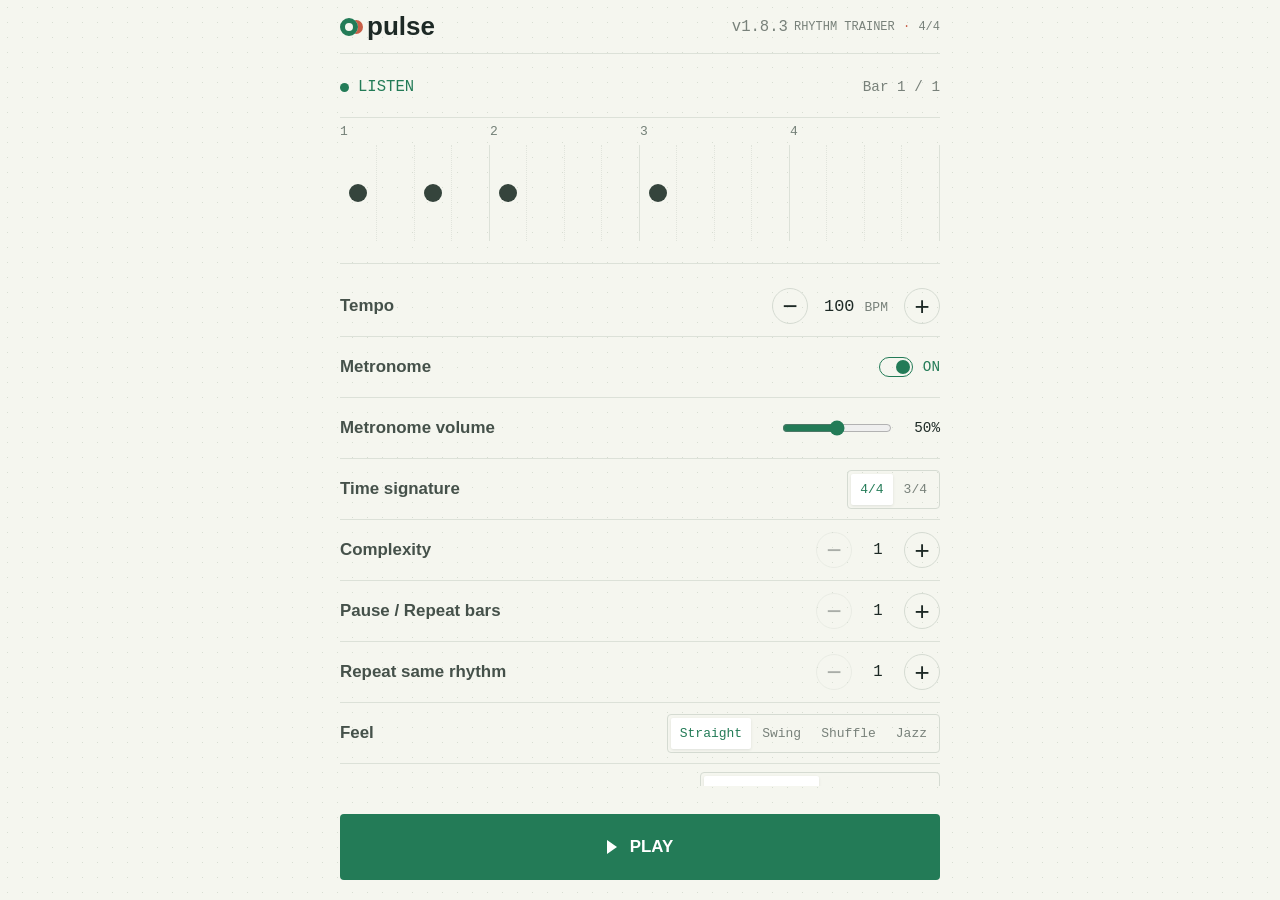
==== commit cd25ed4c: "Add files via upload" ====
--- a/index.html
+++ b/index.html
@@ -2,147 +2,119 @@
 <html lang="en">
 <head>
   <meta charset="utf-8">
-  <meta name="viewport" content="width=device-width, initial-scale=1">
-  <meta name="theme-color" content="#101513">
-  <meta name="description" content="Musical ear training with local piano and trumpet samples.">
-  <title>Ear Training</title>
-  <link rel="stylesheet" href="./css/styles.css?v=1.0.4">
-  <script type="module" src="./js/app.js?v=1.0.4"></script>
+  <meta name="viewport" content="width=device-width, initial-scale=1, viewport-fit=cover">
+  <meta name="theme-color" content="#f5f6ef">
+  <title>Pulse | Rhythm Trainer</title>
+  <link rel="stylesheet" href="style.css">
+  <script src="script.js" defer></script>
 </head>
 <body>
-  <header class="topbar">
-    <a class="brand" href="#home" aria-label="Ear Training home"><span class="brand-mark" aria-hidden="true">♪</span> Ear Training</a>
-    <nav aria-label="Main navigation">
-      <button class="text-button" id="nav-stats" type="button">Statistics</button>
-      <button class="icon-button" id="nav-settings" type="button" aria-label="Open settings" title="Settings">⚙</button>
-      <span class="version-label" id="app-version" aria-label="Version 1.0.4">v1.0.4</span>
-    </nav>
-  </header>
+  <main class="app-shell">
+    <header class="topline">
+      <a class="wordmark" href="#" aria-label="Pulse Rhythm Trainer home"><span class="brand-mark" aria-hidden="true"></span>pulse</a>
+      <div class="header-details">
+        <span class="app-version" aria-label="Version 1.8.3">v1.8.3</span>
+        <span class="meter-label">RHYTHM TRAINER <span>·</span> <output id="meter-value">4/4</output></span>
+      </div>
+    </header>
 
-  <main class="shell">
-    <section class="view active" id="home-view" aria-labelledby="home-title">
-      <div class="intro">
-        <p class="eyebrow">LISTEN · IDENTIFY · GROW</p>
-        <h1 id="home-title" tabindex="-1">Ear Training</h1>
-        <p class="lede">Train your musical ear with real instrument samples. Listen closely and choose the matching answer.</p>
+    <section class="practice" aria-label="Rhythm practice">
+      <div class="phase-row">
+        <div class="phase-indicator listen-phase" id="phase-indicator" aria-live="polite">
+          <span class="phase-dot" aria-hidden="true"></span>
+          <span class="phase-name" id="phase-name">LISTEN</span>
+        </div>
+        <span class="bar-position" id="bar-position">Bar 1 / 1</span>
       </div>
-      <div class="setup-grid">
-        <fieldset class="choice-group">
-          <legend>Exercise mode</legend>
-          <div class="segmented" id="home-mode">
-            <label><input type="radio" name="home-mode" value="note" checked><span>Single note</span></label>
-            <label><input type="radio" name="home-mode" value="scale"><span>Scale</span></label>
-            <label><input type="radio" name="home-mode" value="chord"><span>Chord</span></label>
+
+      <div class="timeline-wrap" id="timeline-wrap" aria-label="Rhythm timeline">
+        <div class="grid-labels" id="grid-labels" aria-hidden="true"></div>
+        <div class="timeline" id="timeline" role="img" aria-label="Generated rhythm"></div>
+      </div>
+
+      <div class="settings" aria-label="Practice settings">
+        <div class="setting-row tempo-row">
+          <span class="setting-label">Tempo</span>
+          <div class="stepper tempo-stepper" role="group" aria-label="Tempo">
+            <button type="button" data-control="tempo" data-delta="-5" aria-label="Decrease tempo by 5 BPM">−</button>
+            <output id="tempo-value">100 <small>BPM</small></output>
+            <button type="button" data-control="tempo" data-delta="5" aria-label="Increase tempo by 5 BPM">+</button>
           </div>
-        </fieldset>
-        <fieldset class="choice-group">
-          <legend>Instrument</legend>
-          <div class="segmented two" id="home-instrument">
-            <label><input type="radio" name="home-instrument" value="piano" checked><span>Piano</span></label>
-            <label><input type="radio" name="home-instrument" value="trumpet"><span>Trumpet</span></label>
+        </div>
+        <div class="setting-row">
+          <span class="setting-label">Metronome</span>
+          <button class="toggle" id="metronome-toggle" type="button" aria-pressed="true"><span class="toggle-track" aria-hidden="true"><span></span></span><span id="metronome-value">ON</span></button>
+        </div>
+        <div class="setting-row">
+          <label class="setting-label" for="metronome-volume">Metronome volume</label>
+          <div class="volume-control">
+            <input id="metronome-volume" type="range" min="0" max="100" step="1" value="50" aria-valuetext="50%">
+            <output id="metronome-volume-value" for="metronome-volume">50%</output>
           </div>
-        </fieldset>
-        <fieldset class="choice-group">
-          <legend>Difficulty</legend>
-          <div class="segmented three" id="home-difficulty">
-            <label><input type="radio" name="home-difficulty" value="easy" checked><span>Easy</span></label>
-            <label><input type="radio" name="home-difficulty" value="medium"><span>Medium</span></label>
-            <label><input type="radio" name="home-difficulty" value="hard"><span>Hard</span></label>
+        </div>
+        <div class="setting-row">
+          <span class="setting-label">Time signature</span>
+          <div class="feel-control" role="group" aria-label="Time signature">
+            <button type="button" data-meter="4" aria-pressed="true">4/4</button>
+            <button type="button" data-meter="3" aria-pressed="false">3/4</button>
           </div>
-        </fieldset>
+        </div>
+        <div class="setting-row">
+          <span class="setting-label">Complexity</span>
+          <div class="stepper" role="group" aria-label="Complexity">
+            <button type="button" data-control="complexity" data-delta="-1" aria-label="Decrease complexity">−</button>
+            <output id="complexity-value" for="complexity-minus complexity-plus">1</output>
+            <button type="button" data-control="complexity" data-delta="1" aria-label="Increase complexity">+</button>
+          </div>
+        </div>
+        <div class="setting-row">
+          <span class="setting-label">Pause / Repeat bars</span>
+          <div class="stepper" role="group" aria-label="Pause / Repeat bars">
+            <button type="button" data-control="pauseBars" data-delta="-1" aria-label="Decrease repeat bars">−</button>
+            <output id="pause-bars-value">1</output>
+            <button type="button" data-control="pauseBars" data-delta="1" aria-label="Increase repeat bars">+</button>
+          </div>
+        </div>
+        <div class="setting-row">
+          <span class="setting-label">Repeat same rhythm</span>
+          <div class="stepper" role="group" aria-label="Repeat same rhythm">
+            <button type="button" data-control="repeatCount" data-delta="-1" aria-label="Decrease rhythm repeats">−</button>
+            <output id="repeat-count-value">1</output>
+            <button type="button" data-control="repeatCount" data-delta="1" aria-label="Increase rhythm repeats">+</button>
+          </div>
+        </div>
+        <div class="setting-row">
+          <span class="setting-label">Feel</span>
+          <div class="feel-control" role="group" aria-label="Rhythm feel">
+            <button type="button" data-feel="straight" aria-pressed="true">Straight</button>
+            <button type="button" data-feel="swing" aria-pressed="false">Swing</button>
+            <button type="button" data-feel="shuffle" aria-pressed="false">Shuffle</button>
+            <button type="button" data-feel="jazz" aria-pressed="false">Jazz</button>
+          </div>
+        </div>
+        <div class="setting-row">
+          <span class="setting-label">Rhythm sound</span>
+          <div class="feel-control sound-control" role="group" aria-label="Rhythm sound">
+            <button type="button" data-sound="warm-knock" aria-pressed="true">Warm Knock</button>
+            <button type="button" data-sound="low-pulse" aria-pressed="false">Low Pulse</button>
+            <button type="button" data-sound="soft-tone" aria-pressed="false">Soft Tone</button>
+            <button type="button" data-sound="original-click" aria-pressed="false">Original Click</button>
+          </div>
+        </div>
+        <div class="setting-row">
+          <span class="setting-label">Note length</span>
+          <div class="feel-control" role="group" aria-label="Note length">
+            <button type="button" data-note-length="short" aria-pressed="true">Short</button>
+            <button type="button" data-note-length="sustained" aria-pressed="false">Sustained</button>
+          </div>
+        </div>
       </div>
-      <div class="home-actions">
-        <button class="primary-button" id="start-training" type="button"><span aria-hidden="true">▶</span> Start training</button>
-        <button class="secondary-button" id="open-samples" type="button">Test samples</button>
-      </div>
-      <p class="note-line">Real piano and trumpet samples are stored locally. No audio is fetched from external services.</p>
-    </section>
 
-    <section class="view" id="game-view" aria-labelledby="game-title" hidden>
-      <div class="game-heading">
-        <div><p class="eyebrow" id="game-context">SINGLE NOTE · PIANO · EASY</p><h1 id="game-title" tabindex="-1">What did you hear?</h1></div>
-        <button class="secondary-button compact" id="exit-game" type="button">End training</button>
-      </div>
-      <div class="progress-row"><span id="question-progress">Question 1</span><div class="progress-track" role="progressbar" aria-label="Training progress"><span id="progress-fill"></span></div><span id="round-score">0 correct</span></div>
-      <div class="exercise-panel">
-        <div class="play-area">
-          <div class="play-actions">
-            <button class="play-button" id="play-question" type="button" aria-label="Play question"><span aria-hidden="true">▶</span></button>
-            <button class="primary-button compact next-button" id="next-question" type="button" aria-label="Next question" disabled>Next <span aria-hidden="true">→</span></button>
-          </div>
-          <p class="load-status" id="audio-status" role="status" aria-live="polite"></p>
-        </div>
-        <fieldset class="answer-group" id="answer-group">
-          <legend>Choose the matching answer</legend>
-          <div class="answer-grid" id="answer-options"></div>
-        </fieldset>
-        <div class="feedback-slot"><div class="feedback" id="feedback" role="status" aria-live="assertive" tabindex="-1" hidden></div></div>
-        <div class="audio-alert" id="audio-alert" role="status" aria-live="assertive" hidden><p id="audio-alert-message"></p><button class="secondary-button compact" id="retry-audio" type="button">Retry</button><button class="text-button" id="go-samples-from-error" type="button">Test samples</button></div>
-      </div>
-      <div class="stat-strip" aria-label="Current statistics">
-        <div><span class="stat-value" id="score-value">0</span><span class="stat-label">Score</span></div>
-        <div><span class="stat-value" id="rate-value">0%</span><span class="stat-label">Accuracy</span></div>
-        <div><span class="stat-value" id="streak-value">0</span><span class="stat-label">Streak</span></div>
-        <div><span class="stat-value" id="best-streak-value">0</span><span class="stat-label">Best streak</span></div>
-      </div>
-    </section>
-
-    <section class="view" id="samples-view" aria-labelledby="samples-title" hidden>
-      <div class="game-heading"><div><p class="eyebrow">LOCAL AUDIO FILES</p><h1 id="samples-title" tabindex="-1">Test samples</h1></div><button class="secondary-button compact" id="samples-back" type="button">Back</button></div>
-      <p class="lede small">Check which pitches are available for the selected instrument. No files are downloaded automatically.</p>
-      <div class="sample-toolbar"><label>Instrument<select id="sample-instrument"><option value="piano">Piano</option><option value="trumpet">Trumpet</option></select></label><label>Difficulty<select id="sample-difficulty"><option value="easy">Easy</option><option value="medium">Medium</option><option value="hard">Hard</option></select></label><button class="primary-button compact" id="check-all-samples" type="button">Check all</button></div>
-      <div class="sample-summary" id="sample-summary" role="status" aria-live="polite">Not checked yet</div>
-      <div class="audio-test-controls"><button class="secondary-button compact" id="test-audio-system" type="button">Test audio system</button><p id="audio-system-status" role="status" aria-live="polite"></p></div>
-      <label class="filter-label">Filter by status<select id="sample-filter"><option value="all">All pitches</option><option value="unchecked">Not checked</option><option value="available">Available</option><option value="missing">Missing</option></select></label>
-      <div class="sample-list" id="sample-list"></div>
-    </section>
-
-    <section class="view" id="stats-view" aria-labelledby="stats-title" hidden>
-      <div class="game-heading"><div><p class="eyebrow">YOUR PROGRESS</p><h1 id="stats-title" tabindex="-1">Statistics</h1></div><button class="secondary-button compact" id="stats-back" type="button">Back</button></div>
-      <div class="stats-overview" id="stats-overview"></div>
-      <div class="stats-actions"><button class="secondary-button" id="export-stats" type="button">Export JSON</button><button class="secondary-button" id="import-stats" type="button">Import JSON</button><input id="import-file" type="file" accept="application/json,.json" hidden><button class="danger-button" id="reset-stats" type="button">Reset statistics</button></div>
-      <p class="note-line" id="stats-message" role="status" aria-live="polite"></p>
-    </section>
-
-    <section class="view" id="error-view" aria-labelledby="error-title" hidden>
-      <div class="error-panel"><p class="eyebrow">QUESTION UNAVAILABLE</p><h1 id="error-title">Training cannot start right now.</h1><p id="error-message"></p><div class="home-actions"><button class="primary-button" id="error-settings" type="button">Open settings</button><button class="secondary-button" id="error-home" type="button">Home</button></div></div>
+      <button class="play-button" id="play-button" type="button" aria-label="Start rhythm training">
+        <span class="play-icon" aria-hidden="true"></span>
+        <span id="play-label">PLAY</span>
+      </button>
     </section>
   </main>
-
-  <dialog id="settings-dialog" aria-labelledby="settings-title">
-    <form method="dialog" class="dialog-shell" id="settings-form">
-      <div class="dialog-heading"><div><p class="eyebrow">YOUR PRACTICE</p><h2 id="settings-title">Settings</h2></div><button class="icon-button" value="close" aria-label="Close settings">×</button></div>
-      <div class="settings-grid">
-        <label>Exercise mode<select name="mode"><option value="note">Single note</option><option value="scale">Scale</option><option value="chord">Chord</option></select></label>
-        <label>Instrument<select name="instrument"><option value="piano">Piano</option><option value="trumpet">Trumpet</option></select></label>
-        <label>Difficulty<select name="difficulty"><option value="easy">Easy</option><option value="medium">Medium</option><option value="hard">Hard</option></select></label>
-        <label class="range-label">Master volume <output id="volume-output">75%</output><input name="volume" type="range" min="0" max="1" step="0.01"></label>
-        <label class="wide">Scale direction<select name="scaleDirection"><option value="up">Ascending only</option><option value="up-down">Ascending and descending</option><option value="random">Random (hard)</option></select></label>
-        <label class="wide">Chord playback<select name="chordPlayback"><option value="simultaneous">Simultaneous</option><option value="arpeggio">Arpeggio</option></select></label>
-        <label class="toggle"><input name="humanize" type="checkbox"><span>Subtle timing variation</span></label>
-        <label class="toggle"><input name="volumeVariation" type="checkbox"><span>Subtle volume variation</span></label>
-        <label class="toggle wide"><input name="autoPlay" type="checkbox"><span>Play each new question automatically</span></label>
-      </div>
-      <div class="settings-footer"><button class="secondary-button" id="settings-samples" type="button">Test samples</button><button class="secondary-button" id="settings-statistics" type="button">Statistics</button><button class="secondary-button" id="open-sample-credits" type="button" aria-controls="sample-credits" aria-expanded="false">ⓘ Sample credits</button><button class="primary-button" value="close">Done</button></div>
-    </form>
-    <aside class="credits-popover" id="sample-credits" role="dialog" aria-modal="false" aria-labelledby="credits-title" hidden>
-      <div class="dialog-heading"><h2 id="credits-title">Sample credits</h2><button class="icon-button" id="close-sample-credits" type="button" aria-label="Close sample credits">×</button></div>
-      <section class="credit-entry">
-        <h3>Salamander Grand Piano V3</h3>
-        <p>Original piano recordings by Alexander Holm; SFZ mapping by kinwie. Selected note samples are converted from FLAC to MP3 for this app.</p>
-        <p>License: <a href="https://creativecommons.org/licenses/by/3.0/" target="_blank" rel="noopener noreferrer">Creative Commons Attribution 3.0 Unported (CC BY 3.0)</a>.</p>
-        <a href="https://github.com/sfzinstruments/SalamanderGrandPiano" target="_blank" rel="noopener noreferrer">Source repository</a>
-      </section>
-      <section class="credit-entry">
-        <h3>VSCO 2 Community Edition · Trumpet</h3>
-        <p>Selected sustained trumpet samples from Versilian Studios. WAV files are converted to MP3 for this app.</p>
-        <p>License: <a href="https://github.com/sgossner/VSCO-2-CE/blob/master/LICENSE" target="_blank" rel="noopener noreferrer">Creative Commons CC0 1.0 Universal</a>.</p>
-        <a href="https://github.com/sgossner/VSCO-2-CE/tree/master/Brass/Trumpet" target="_blank" rel="noopener noreferrer">Trumpet source folder</a>
-      </section>
-    </aside>
-  </dialog>
-
-  <aside class="debug-panel" id="debug-panel" hidden aria-label="Debug information"><div class="debug-heading"><strong>Debug</strong><button class="secondary-button compact" id="debug-test-audio" type="button">Test tone</button><button class="secondary-button compact" id="copy-debug" type="button">Copy debug information</button><button class="icon-button" id="hide-debug" type="button" aria-label="Hide debug panel" title="Hide debug panel">×</button></div><p id="debug-test-status" role="status" aria-live="polite"></p><pre id="debug-output"></pre></aside>
-  <div class="toast" id="toast" role="alert" aria-live="assertive" hidden></div>
 </body>
 </html>
--- a/style.css
+++ b/style.css
@@ -0,0 +1,297 @@
+:root {
+  color-scheme: light;
+  --paper: #f5f6ef;
+  --ink: #1d2925;
+  --muted: #78817a;
+  --line: #dce1d8;
+  --green: #237b57;
+  --green-soft: #e2eee5;
+  --coral: #c85f48;
+  --coral-soft: #f6e5df;
+  --mono: 'SFMono-Regular', Consolas, 'Liberation Mono', monospace;
+  --sans: 'Avenir Next', Avenir, 'Trebuchet MS', sans-serif;
+}
+
+* { box-sizing: border-box; }
+
+html { min-width: 320px; background: var(--paper); }
+
+body {
+  height: 100vh;
+  height: 100dvh;
+  overflow: hidden;
+  margin: 0;
+  color: var(--ink);
+  font-family: var(--sans);
+  font-size: 20.8px;
+  background-color: var(--paper);
+  background-image: radial-gradient(#d7ddd2 0.7px, transparent 0.7px);
+  background-size: 15px 15px;
+  -webkit-tap-highlight-color: transparent;
+  user-select: none;
+  -webkit-user-select: none;
+}
+
+button { color: inherit; font: inherit; }
+button:focus-visible, a:focus-visible { outline: 3px solid #438e6e; outline-offset: 3px; }
+
+.app-shell {
+  display: flex;
+  flex-direction: column;
+  width: min(100% - 48px, 600px);
+  height: 100%;
+  min-height: 0;
+  padding-top: env(safe-area-inset-top, 0px);
+  padding-bottom: env(safe-area-inset-bottom, 0px);
+  margin: 0 auto;
+}
+
+.topline, footer {
+  display: flex;
+  align-items: center;
+  justify-content: space-between;
+}
+
+.topline { flex-shrink: 0; gap: 8px; height: 54px; border-bottom: 1px solid var(--line); }
+
+.wordmark {
+  display: inline-flex;
+  gap: 9px;
+  align-items: center;
+  color: var(--ink);
+  font-size: 26px;
+  font-weight: 800;
+  letter-spacing: 0;
+  text-decoration: none;
+}
+
+.brand-mark {
+  width: 18px;
+  height: 18px;
+  border: 5px solid var(--green);
+  border-radius: 50%;
+  box-shadow: 7px 0 0 -2px var(--coral);
+}
+
+.header-details { display: flex; flex-wrap: wrap; gap: 0 6px; min-width: 0; align-items: center; justify-content: flex-end; white-space: nowrap; }
+.app-version { color: var(--muted); font: 15.6px var(--mono); }
+
+.meter-label, .footer-mark {
+  color: var(--muted);
+  font: 15.6px var(--mono);
+  letter-spacing: 0;
+}
+
+.meter-label { font-size: 12px; }
+.meter-label span { padding: 0 1px; color: var(--coral); }
+
+.practice { display: flex; flex-direction: column; flex: 1; min-height: 0; padding: 24px 0 20px; }
+
+.phase-row { display: flex; flex-shrink: 0; flex-wrap: wrap; gap: 4px 12px; align-items: center; justify-content: space-between; margin-bottom: 21px; }
+
+.phase-indicator { display: inline-flex; gap: 9px; align-items: center; color: var(--green); }
+.phase-indicator.your-turn { color: var(--coral); }
+.phase-dot { width: 9px; height: 9px; border-radius: 50%; background: currentColor; }
+.phase-name { font: 500 15.6px var(--mono); letter-spacing: 0; }
+.bar-position { color: var(--muted); font: 14.3px var(--mono); }
+
+.timeline-wrap {
+  position: relative;
+  flex-shrink: 0;
+  padding-top: 27px;
+  padding-bottom: 22px;
+  border-top: 1px solid var(--line);
+  border-bottom: 1px solid var(--line);
+}
+
+.grid-labels {
+  position: absolute;
+  inset: 6px 0 auto;
+  display: grid;
+  height: 17px;
+  grid-template-columns: repeat(var(--step-count, 4), minmax(0, 1fr));
+  color: #748078;
+  font: 13px var(--mono);
+  text-align: left;
+}
+
+.timeline { position: relative; display: grid; min-height: 96px; grid-template-columns: repeat(var(--beats-per-bar, 4), minmax(0, 1fr)); }
+.beat-group { display: grid; grid-template-columns: repeat(4, minmax(0, 1fr)); border-right: 1px solid var(--line); }
+.beat-group:last-child { border-right: 0; }
+.subdivision {
+  position: relative;
+  display: grid;
+  min-width: 0;
+  place-items: center;
+  border-right: 1px dotted #e1e4dc;
+}
+.subdivision:last-child { border-right: 0; }
+.note-marker {
+  display: none;
+  z-index: 1;
+  width: 18px;
+  height: 18px;
+  border-radius: 50%;
+  background: #35443c;
+}
+.subdivision.is-hit .note-marker { display: block; }
+.subdivision.is-sounding .note-marker {
+  width: 26px;
+  height: 26px;
+  background: var(--green);
+  box-shadow: 0 0 0 5px var(--green-soft), 0 0 15px #237b5740;
+}
+.playhead {
+  position: absolute;
+  z-index: 2;
+  top: -5px;
+  bottom: -7px;
+  left: 0;
+  width: 2px;
+  background: var(--green);
+  opacity: 0;
+  pointer-events: none;
+}
+.your-turn-mode .playhead { background: var(--coral); }
+
+.settings { flex: 1; min-height: 0; overflow-y: auto; overscroll-behavior-y: contain; padding: 12px 4px 0; margin: 0 -4px; }
+.setting-row {
+  display: flex;
+  gap: 12px;
+  min-height: 61px;
+  padding: 8px 0;
+  align-items: center;
+  justify-content: space-between;
+  border-bottom: 1px solid var(--line);
+}
+.setting-label { min-width: 0; color: #45514a; font-size: 16.9px; font-weight: 600; }
+
+.volume-control { display: flex; flex-shrink: 0; gap: 8px; width: 158px; align-items: center; }
+.volume-control input { width: 100%; min-width: 0; height: 44px; margin: 0; accent-color: var(--green); cursor: pointer; }
+.volume-control input:focus-visible { outline: 3px solid #438e6e; outline-offset: 3px; }
+.volume-control output { flex-shrink: 0; width: 40px; text-align: right; font: 14.3px var(--mono); }
+
+.stepper { display: flex; flex-shrink: 0; align-items: center; gap: 13px; }
+.stepper button {
+  display: grid;
+  width: 36px;
+  height: 36px;
+  padding: 0;
+  place-items: center;
+  border: 1px solid #d5dbd2;
+  border-radius: 50%;
+  background: transparent;
+  cursor: pointer;
+  font-size: 26px;
+  line-height: 1;
+  transition: background 120ms ease, border-color 120ms ease, transform 120ms ease;
+  touch-action: manipulation;
+}
+.stepper button:hover:not(:disabled) { border-color: var(--green); background: white; }
+.stepper button:active:not(:disabled) { transform: scale(.93); }
+.stepper button:disabled { opacity: .35; cursor: default; }
+.stepper output { min-width: 26px; color: var(--ink); text-align: center; font: 15.6px var(--mono); }
+.tempo-stepper { gap: 11px; }
+.tempo-stepper output { min-width: 74px; font-size: 16.9px; }
+.tempo-stepper small { color: var(--muted); font: 13px var(--mono); }
+
+.feel-control {
+  display: inline-flex;
+  flex-shrink: 0;
+  gap: 2px;
+  padding: 3px;
+  border: 1px solid #d5dbd2;
+  border-radius: 4px;
+}
+.feel-control button {
+  min-height: 31px;
+  padding: 0 9px;
+  border: 0;
+  border-radius: 2px;
+  background: transparent;
+  color: var(--muted);
+  cursor: pointer;
+  font: 13px var(--mono);
+  touch-action: manipulation;
+}
+.feel-control button[aria-pressed="true"] { background: white; color: var(--green); box-shadow: 0 1px 3px #1d29251a; }
+
+.sound-control { display: grid; width: 240px; max-width: 70%; grid-template-columns: repeat(2, minmax(0, 1fr)); }
+.sound-control button { min-width: 0; min-height: 36px; white-space: normal; }
+
+.toggle {
+  display: inline-flex;
+  gap: 10px;
+  min-width: 78px;
+  align-items: center;
+  justify-content: flex-end;
+  padding: 8px 0 8px 8px;
+  border: 0;
+  background: transparent;
+  color: var(--green);
+  cursor: pointer;
+  font: 14.3px var(--mono);
+  touch-action: manipulation;
+}
+.toggle[aria-pressed="false"] { color: var(--muted); }
+.toggle-track { display: flex; width: 34px; height: 20px; align-items: center; padding: 2px; border: 1px solid currentColor; border-radius: 12px; }
+.toggle-track span { width: 14px; height: 14px; border-radius: 50%; background: currentColor; transition: transform 150ms ease; }
+.toggle[aria-pressed="true"] .toggle-track span { transform: translateX(14px); }
+
+.play-button {
+  display: flex;
+  flex-shrink: 0;
+  width: 100%;
+  min-height: 66px;
+  gap: 13px;
+  align-items: center;
+  justify-content: center;
+  margin-top: 28px;
+  border: 0;
+  border-radius: 4px;
+  background: var(--green);
+  color: white;
+  cursor: pointer;
+  font-size: 16.9px;
+  font-weight: 800;
+  letter-spacing: 0;
+  transition: background 150ms ease, transform 120ms ease;
+  touch-action: manipulation;
+}
+.play-button:hover { background: #1c6849; }
+.play-button:active { transform: scale(.99); }
+.play-icon { width: 0; height: 0; border-top: 7px solid transparent; border-bottom: 7px solid transparent; border-left: 10px solid white; }
+.play-button.is-playing { background: #263b32; }
+.play-button.is-playing .play-icon { width: 10px; height: 14px; border: 0; border-right: 3px solid white; border-left: 3px solid white; }
+
+.keyboard-hint { display: flex; flex-shrink: 0; flex-wrap: wrap; justify-content: center; gap: 5px; margin: 13px 0 0; color: var(--muted); font-size: 13px; }
+.keyboard-hint > span { padding: 0 3px; color: #b0b6ad; }
+kbd { padding: 1px 4px; border: 1px solid var(--line); border-radius: 3px; color: #59645d; font: 11.7px var(--mono); }
+
+footer { flex-shrink: 0; min-height: 40px; border-top: 1px solid var(--line); color: var(--muted); font-size: 13px; }
+
+@media (max-width: 520px) {
+  .app-shell { width: min(100% - 24px, 440px); }
+  .topline { height: 48px; }
+  .practice { padding-top: 20px; }
+  .setting-row { min-height: 59px; }
+  .stepper { gap: 10px; }
+  .stepper button { width: 40px; height: 40px; }
+  .setting-label { font-size: 15.6px; }
+  .feel-control button { padding: 0 7px; font-size: 11.7px; }
+  .play-button { min-height: 70px; margin-top: 25px; }
+}
+
+@media (max-height: 600px) {
+  .topline { height: 44px; }
+  .practice { padding: 8px 0; }
+  .phase-row { margin-bottom: 12px; }
+  .timeline { min-height: 64px; }
+  .timeline-wrap { padding-bottom: 12px; }
+  .play-button { min-height: 52px; margin-top: 12px; }
+  .practice > .keyboard-hint:not(#audio-status), footer { display: none; }
+}
+
+@media (prefers-reduced-motion: reduce) {
+  *, *::before, *::after { scroll-behavior: auto !important; transition-duration: .01ms !important; }
+}
